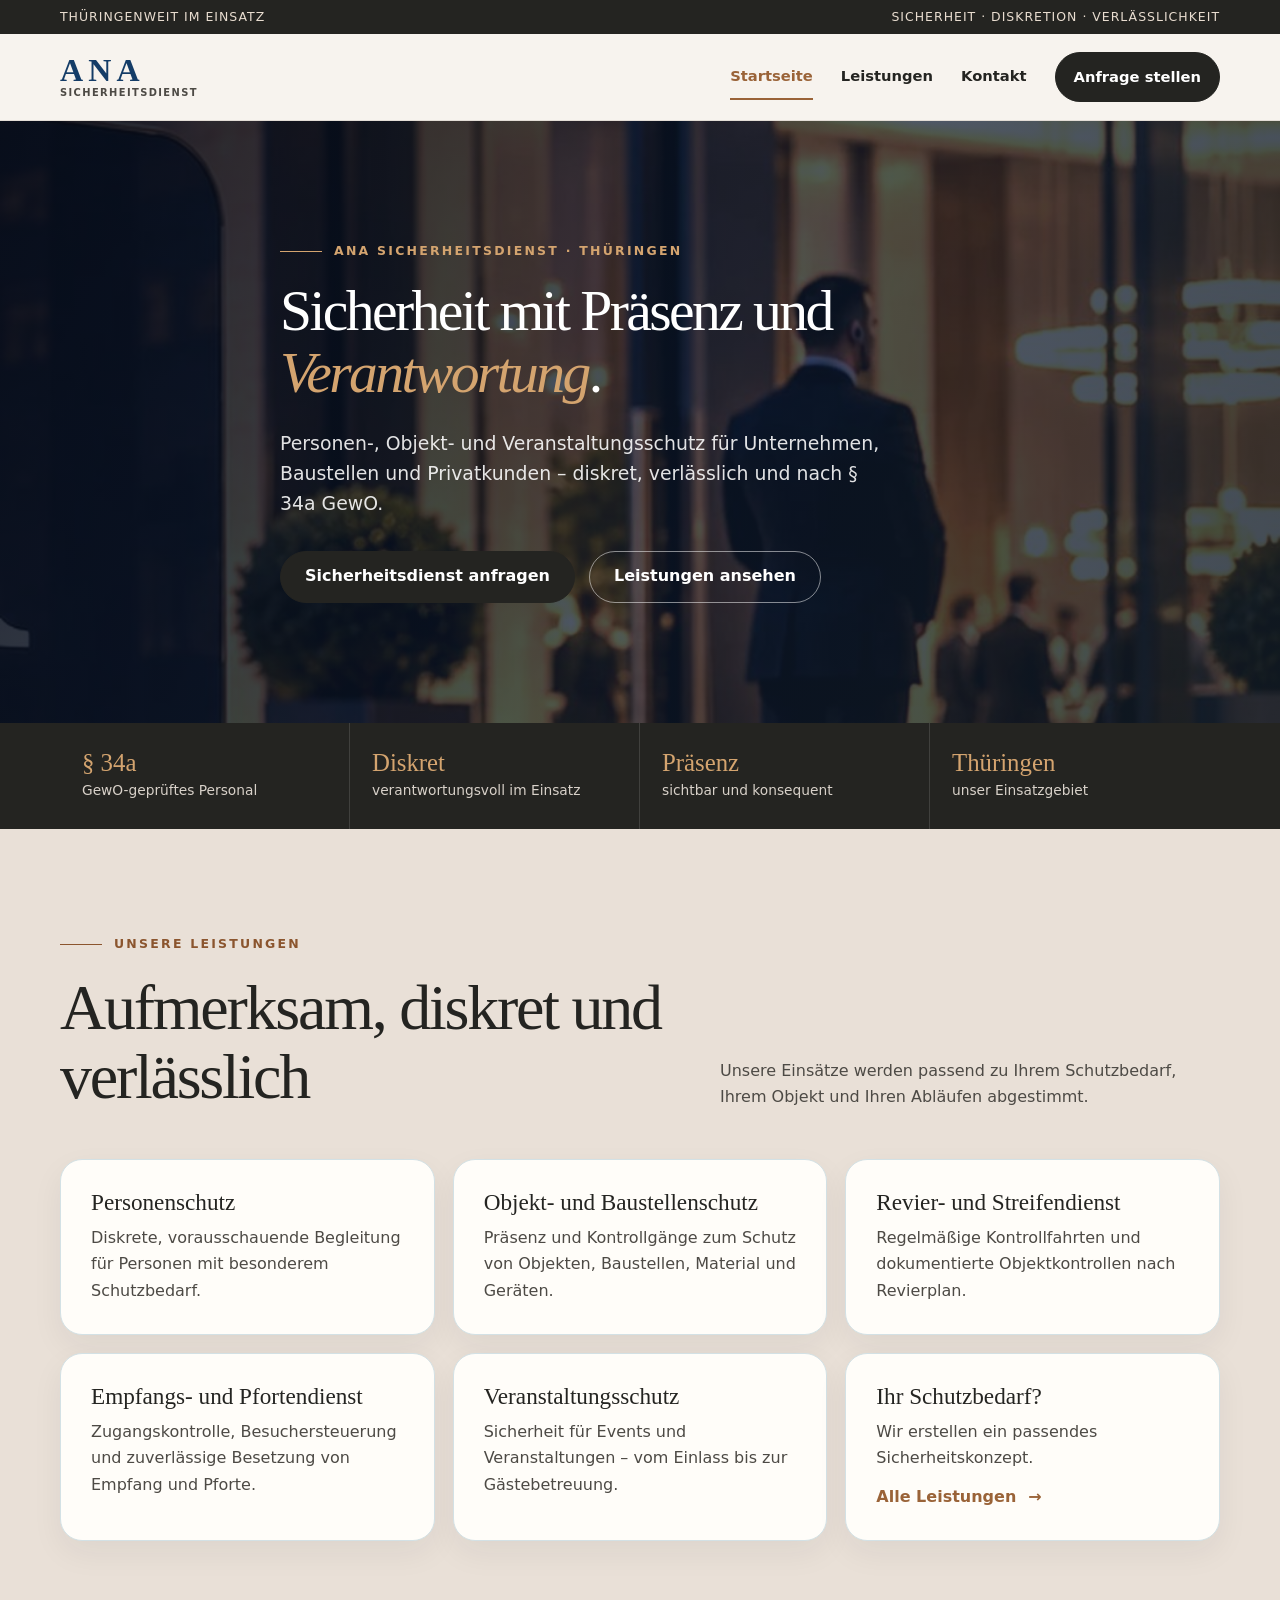
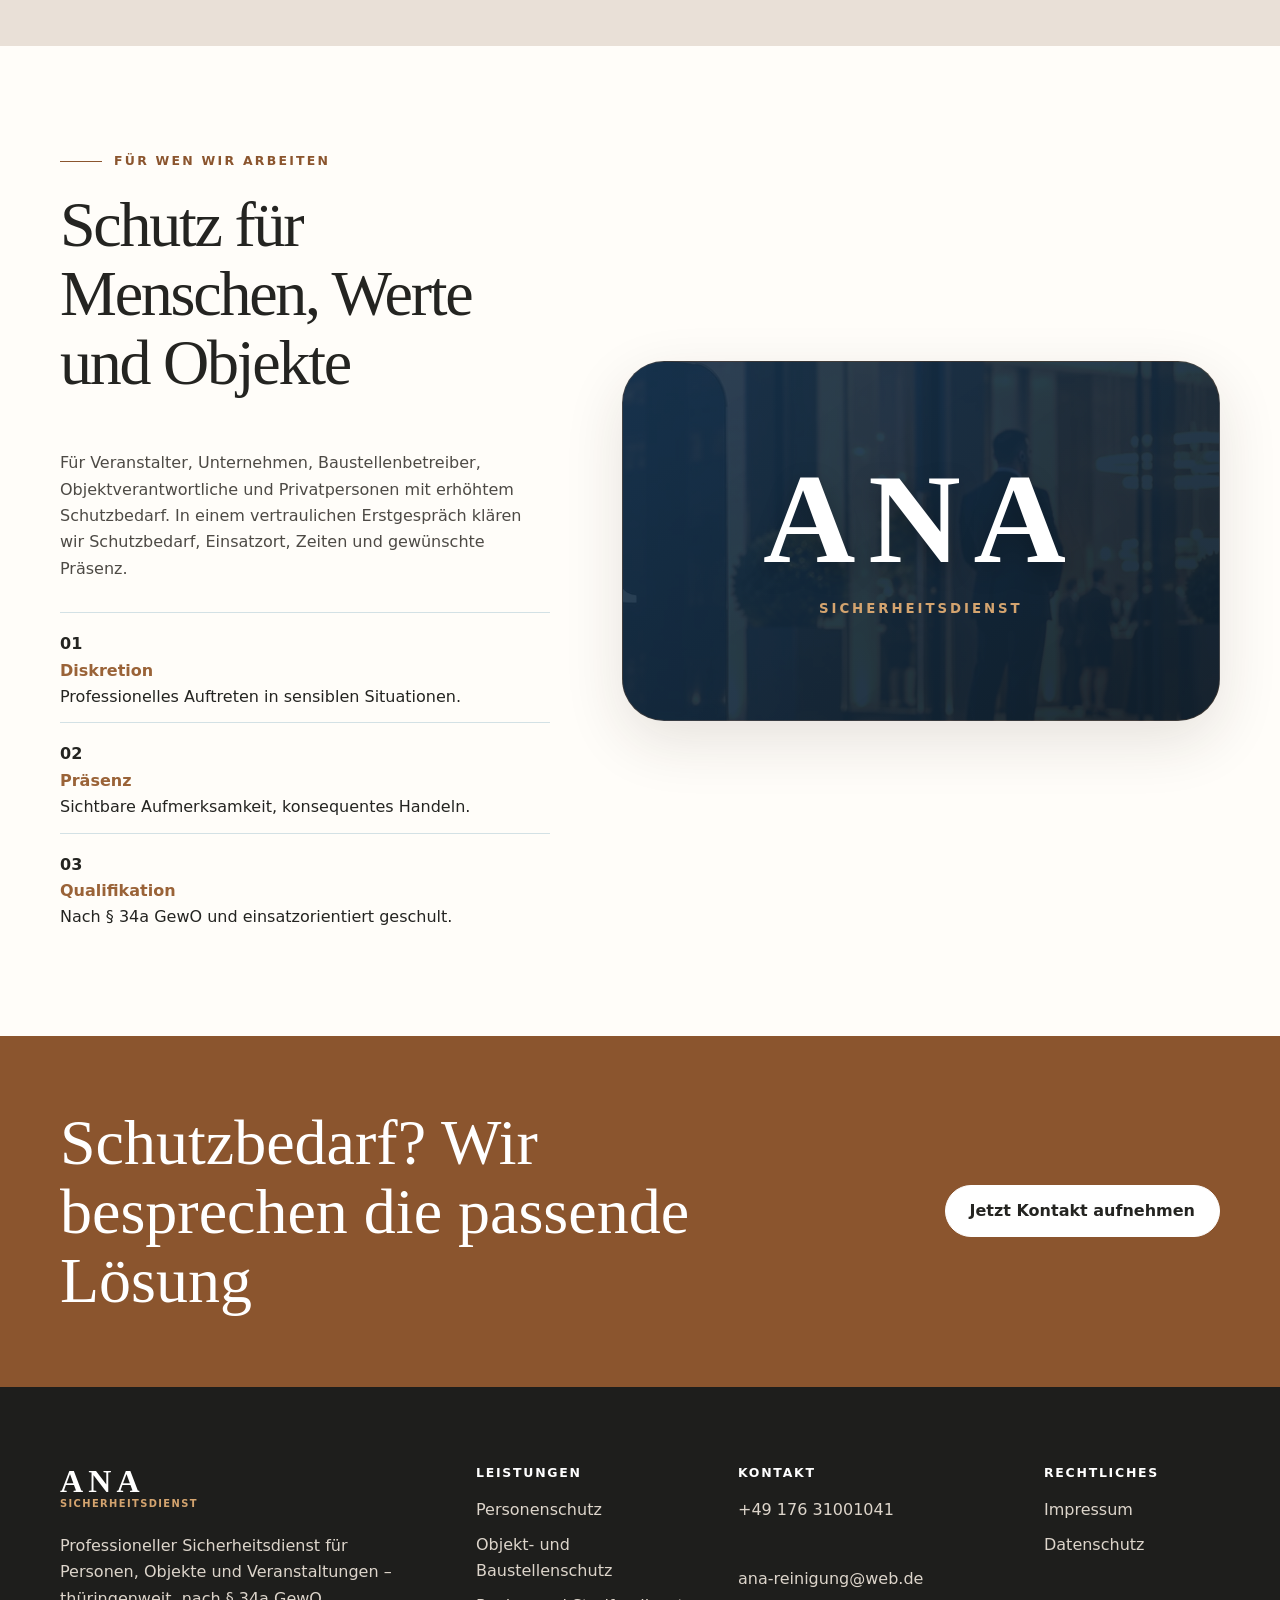
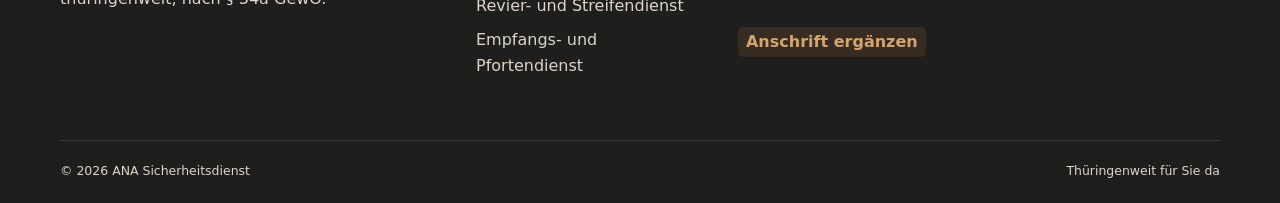
==== index.html @ 429034c3 "Initial commit: ana-security – eigenständige ANA-Website" ====
<!doctype html><html lang="de"><head><meta charset="utf-8"><meta name="viewport" content="width=device-width,initial-scale=1"><title>ANA Sicherheitsdienst | Objekt-, Personen- & Veranstaltungsschutz in Thüringen</title><meta name="description" content="ANA Sicherheitsdienst: Personenschutz, Objekt- und Baustellenschutz, Revier- und Streifendienst sowie Empfangs- und Pfortendienst in Thüringen – nach § 34a GewO."><link rel="icon" href="assets/favicon.svg" type="image/svg+xml"><link rel="stylesheet" href="assets/styles.css?v=8"><script src="assets/site.js" defer></script></head><body data-page="start" class="security-page"><header data-site-header></header><main id="inhalt">
<section class="home-hero"><div class="shell home-hero-inner"><p class="eyebrow">ANA Sicherheitsdienst · Thüringen</p><h1>Sicherheit mit Präsenz und <em>Verantwortung</em>.</h1><p class="home-lead">Personen-, Objekt- und Veranstaltungsschutz für Unternehmen, Baustellen und Privatkunden – diskret, verlässlich und nach § 34a GewO.</p><div class="actions"><a class="button" href="kontakt.html">Sicherheitsdienst anfragen</a><a class="button secondary" href="leistungen.html">Leistungen ansehen</a></div></div></section>
<section class="trustbar"><div class="shell trust-grid"><div class="trust-item"><strong>§ 34a</strong><span>GewO-geprüftes Personal</span></div><div class="trust-item"><strong>Diskret</strong><span>verantwortungsvoll im Einsatz</span></div><div class="trust-item"><strong>Präsenz</strong><span>sichtbar und konsequent</span></div><div class="trust-item"><strong>Thüringen</strong><span>unser Einsatzgebiet</span></div></div></section>
<section class="section security-strip"><div class="shell"><div class="section-head reveal"><div><p class="eyebrow">Unsere Leistungen</p><h2>Aufmerksam, diskret und verlässlich</h2></div><p>Unsere Einsätze werden passend zu Ihrem Schutzbedarf, Ihrem Objekt und Ihren Abläufen abgestimmt.</p></div><div class="values-grid"><div class="value reveal"><h3>Personenschutz</h3><p>Diskrete, vorausschauende Begleitung für Personen mit besonderem Schutzbedarf.</p></div><div class="value reveal"><h3>Objekt- und Baustellenschutz</h3><p>Präsenz und Kontrollgänge zum Schutz von Objekten, Baustellen, Material und Geräten.</p></div><div class="value reveal"><h3>Revier- und Streifendienst</h3><p>Regelmäßige Kontrollfahrten und dokumentierte Objektkontrollen nach Revierplan.</p></div><div class="value reveal"><h3>Empfangs- und Pfortendienst</h3><p>Zugangskontrolle, Besuchersteuerung und zuverlässige Besetzung von Empfang und Pforte.</p></div><div class="value reveal"><h3>Veranstaltungsschutz</h3><p>Sicherheit für Events und Veranstaltungen – vom Einlass bis zur Gästebetreuung.</p></div><div class="value reveal value-cta"><h3>Ihr Schutzbedarf?</h3><p>Wir erstellen ein passendes Sicherheitskonzept.</p><a class="text-link" href="leistungen.html">Alle Leistungen <span>→</span></a></div></div></div></section>
<section class="section alt"><div class="shell split"><div class="copy reveal"><p class="eyebrow">Für wen wir arbeiten</p><h2>Schutz für Menschen, Werte und Objekte</h2><p>Für Veranstalter, Unternehmen, Baustellenbetreiber, Objektverantwortliche und Privatpersonen mit erhöhtem Schutzbedarf. In einem vertraulichen Erstgespräch klären wir Schutzbedarf, Einsatzort, Zeiten und gewünschte Präsenz.</p><div class="principles"><div class="principle"><b>01</b><div><strong>Diskretion</strong><br>Professionelles Auftreten in sensiblen Situationen.</div></div><div class="principle"><b>02</b><div><strong>Präsenz</strong><br>Sichtbare Aufmerksamkeit, konsequentes Handeln.</div></div><div class="principle"><b>03</b><div><strong>Qualifikation</strong><br>Nach § 34a GewO und einsatzorientiert geschult.</div></div></div></div><div class="brand-panel reveal"><span>ANA</span><small>Sicherheitsdienst</small></div></div></section>
<section class="cta-band security-cta"><div class="shell"><h2>Schutzbedarf? Wir besprechen die passende Lösung</h2><a class="button" href="kontakt.html">Jetzt Kontakt aufnehmen</a></div></section></main><footer data-site-footer></footer></body></html>
---- assets/styles.css ----
:root {
  --ink: #242421;
  --ink-soft: #4d4a45;
  --bronze: #9a6338;
  --bronze-light: #d4a46f;
  --blue: #1358a0;
  --paper: #f2f7f8;
  --white: #fffdf9;
  --line: #d3e1e5;
  --shadow: 0 20px 60px rgba(46, 34, 25, .12);
  --radius: 22px;
}
* { box-sizing: border-box; }
html { scroll-behavior: smooth; }
body { margin: 0; color: var(--ink); background: var(--paper); font-family: Inter, ui-sans-serif, system-ui, -apple-system, BlinkMacSystemFont, "Segoe UI", sans-serif; font-size: 16px; line-height: 1.65; }
img { max-width: 100%; display: block; }
a { color: inherit; text-decoration: none; }
button, input, textarea, select { font: inherit; }
.shell { width: min(1160px, calc(100% - 40px)); margin-inline: auto; }
.skip-link { position: fixed; left: 16px; top: -60px; z-index: 100; padding: 10px 16px; background: var(--ink); color: white; border-radius: 8px; }
.skip-link:focus { top: 16px; }
.sr-only { position: absolute; width: 1px; height: 1px; padding: 0; margin: -1px; overflow: hidden; clip: rect(0,0,0,0); white-space: nowrap; border: 0; }
.topline { background: var(--ink); color: #e9ddd0; font-size: .78rem; letter-spacing: .08em; text-transform: uppercase; }
.topline-inner { min-height: 34px; display: flex; align-items: center; justify-content: space-between; gap: 20px; }
header { position: sticky; top: 0; z-index: 20; background: rgba(247,243,237,.94); backdrop-filter: blur(14px); border-bottom: 1px solid rgba(105,86,68,.14); }
.nav-wrap { min-height: 86px; display: flex; align-items: center; justify-content: space-between; gap: 28px; }
.brand { display: inline-flex; align-items: center; gap: 12px; line-height: 1; }
.brand-logo { display: block; width: 178px; height: 68px; object-fit: contain; object-position: center; mix-blend-mode: multiply; }
.brand { flex-direction: column; align-items: flex-start; gap: 3px; }
.brand-word { color: #143c67; font: 800 2rem/.9 Georgia, serif; letter-spacing: .16em; }
.brand-sub { color: var(--ink-soft); font-size: .62rem; font-weight: 800; letter-spacing: .14em; text-transform: uppercase; }
.brand-mark { width: 46px; height: 52px; display: grid; place-items: center; color: #fffaf2; background: linear-gradient(145deg, #d39b68, #8e522c); clip-path: polygon(50% 0, 92% 17%, 88% 69%, 50% 100%, 12% 69%, 8% 17%); font-family: Georgia, serif; font-size: 1.7rem; font-weight: 700; }
.brand strong { display: block; font: 700 1.55rem/1 Georgia, serif; letter-spacing: .16em; }
.brand small { display: block; margin-top: 6px; color: var(--ink-soft); font-size: .72rem; letter-spacing: .13em; text-transform: uppercase; }
nav { display: flex; align-items: center; gap: 28px; font-size: .92rem; font-weight: 600; }
nav a { padding: 10px 0; border-bottom: 2px solid transparent; }
nav a:hover, nav a[aria-current="page"] { color: var(--bronze); border-color: var(--bronze); }
nav .nav-cta { padding: 12px 18px; color: white; background: var(--ink); border: 1px solid var(--ink); border-radius: 999px; }
nav .nav-cta:hover { color: white; background: var(--bronze); border-color: var(--bronze); }
.menu-button { display: none; width: 44px; height: 44px; border: 1px solid var(--line); border-radius: 50%; background: transparent; padding: 11px; }
.menu-button span:not(.sr-only) { display: block; height: 2px; background: var(--ink); margin: 4px 0; }
.hero { min-height: 720px; display: grid; align-items: center; overflow: hidden; background: linear-gradient(90deg, rgba(242,247,248,.98) 0%, rgba(242,247,248,.94) 48%, rgba(242,247,248,.2) 73%), url("ana-cleaning-hero.png") center/cover no-repeat; }
.parent-hero { min-height: 690px; display: grid; align-items: center; overflow: hidden; background: radial-gradient(circle at 78% 45%, rgba(212,164,111,.28), transparent 28%), linear-gradient(135deg,#f7fafb 0%,#e8f0f3 55%,#dfd3c7 100%); }
.parent-hero-grid { display: grid; grid-template-columns: 1.05fr .95fr; align-items: center; gap: 70px; padding: 86px 0; }
.parent-monogram, .brand-panel { min-height: 360px; display: grid; place-content: center; padding: 45px; text-align: center; border: 1px solid rgba(154,99,56,.25); border-radius: 42px; background: linear-gradient(145deg,rgba(23,52,79,.90),rgba(16,31,44,.94)), url("ana-sign-bg.jpg") center/cover no-repeat; box-shadow: var(--shadow); color: white; }
.parent-monogram span, .brand-panel span { font: 800 clamp(4.5rem,10vw,8.5rem)/.9 Georgia,serif; letter-spacing: .1em; text-shadow: 0 8px 24px rgba(0,0,0,.28); }
.parent-monogram small, .brand-panel small { margin-top: 20px; color: var(--bronze-light); font-weight: 800; letter-spacing: .22em; text-transform: uppercase; }
.hero-grid { display: grid; grid-template-columns: 1.08fr .92fr; align-items: center; gap: 40px; padding: 82px 0; }
.eyebrow { display: flex; align-items: center; gap: 12px; margin: 0 0 18px; color: var(--bronze); font-size: .78rem; font-weight: 800; letter-spacing: .18em; text-transform: uppercase; }
.eyebrow::before { content: ""; width: 42px; height: 1px; background: currentColor; }
h1, h2, h3 { margin-top: 0; font-family: Georgia, "Times New Roman", serif; line-height: 1.08; }
h1 { max-width: 820px; margin-bottom: 24px; font-size: clamp(3rem, 7vw, 6.2rem); font-weight: 500; letter-spacing: -.045em; }
h1 em { color: var(--bronze); font-weight: 500; }
.hero-copy > p:not(.eyebrow) { max-width: 630px; margin: 0 0 34px; color: var(--ink-soft); font-size: 1.15rem; }
.actions { display: flex; flex-wrap: wrap; gap: 14px; }
.button { display: inline-flex; justify-content: center; align-items: center; min-height: 52px; padding: 0 24px; border: 1px solid var(--ink); border-radius: 999px; background: var(--ink); color: white; font-weight: 750; transition: .2s ease; }
.button:hover { transform: translateY(-2px); background: var(--bronze); border-color: var(--bronze); }
.button.secondary { color: var(--ink); background: transparent; }
.button.secondary:hover { color: white; }
.hero-visual { position: relative; min-height: 530px; }
.hero-badge { position: absolute; right: 0; bottom: 42px; width: 142px; height: 142px; display: grid; place-items: center; padding: 20px; text-align: center; border-radius: 50%; background: var(--ink); color: #fff; box-shadow: var(--shadow); font-size: .72rem; font-weight: 700; letter-spacing: .12em; text-transform: uppercase; }
.trustbar { background: var(--ink); color: white; }
.trust-grid { display: grid; grid-template-columns: repeat(4, 1fr); }
.trust-item { padding: 26px 22px; border-right: 1px solid rgba(255,255,255,.13); }
.trust-item:last-child { border-right: 0; }
.trust-item strong { display: block; color: var(--bronze-light); font: 500 1.55rem Georgia, serif; }
.trust-item span { color: #d8d1c9; font-size: .86rem; }
.section { padding: 105px 0; }
.section.alt { background: var(--white); }
.section-head { display: flex; justify-content: space-between; align-items: end; gap: 32px; margin-bottom: 48px; }
#bereiche .section-head { display: block; }
#bereiche .section-head h2 { white-space: nowrap; }
#bereiche .section-head > p { margin-top: 16px; }
.section-head h2, .page-intro h1 { margin-bottom: 0; font-size: clamp(2.4rem, 5vw, 4.6rem); font-weight: 500; letter-spacing: -.035em; }
.section-head > p { max-width: 500px; margin: 0; color: var(--ink-soft); }
.service-grid { display: grid; grid-template-columns: repeat(2, 1fr); gap: 18px; }
.division-grid { display: grid; grid-template-columns: 1fr 1fr; gap: 24px; }
.division-card { overflow: hidden; border: 1px solid var(--line); border-radius: 28px; background: white; box-shadow: 0 16px 45px rgba(29,39,46,.08); }
.division-logo { height: 330px; overflow: hidden; display: flex; align-items: center; justify-content: center; padding: 22px; background: #eef5f7; }
.division-card.security .division-logo { background: #ded6cc; }
.division-card.cleaning .eyebrow, .division-card.cleaning .text-link { color: var(--blue); }
.division-logo img { max-width: 100%; max-height: 100%; width: auto; height: auto; object-fit: contain; mix-blend-mode: multiply; }
.division-copy { padding: 34px; }
.division-copy h3 { margin-bottom: 12px; font-size: 2rem; font-weight: 500; }
.division-copy p:not(.eyebrow) { color: var(--ink-soft); }
.text-link { display: inline-flex; gap: 12px; margin-top: 12px; color: var(--bronze); font-weight: 800; }
.text-link:hover span { transform: translateX(4px); }
.text-link span { transition: .2s ease; }
.service-card { min-height: 280px; padding: 34px; border: 1px solid var(--line); border-radius: var(--radius); background: rgba(255,255,255,.56); transition: .25s ease; }
.service-card:hover { transform: translateY(-5px); border-color: var(--bronze-light); box-shadow: var(--shadow); }
.number { margin-bottom: 42px; color: var(--bronze); font-size: .77rem; font-weight: 800; letter-spacing: .14em; }
.service-card h3 { margin-bottom: 14px; font-size: 1.75rem; font-weight: 500; }
.service-card p { margin: 0; color: var(--ink-soft); }
.split { display: grid; grid-template-columns: .9fr 1.1fr; gap: 72px; align-items: center; }
.portrait-panel { position: relative; min-height: 500px; display: grid; place-items: center; overflow: hidden; border-radius: 34px; background: #dcebef; }
.portrait-panel img { width: 100%; height: 100%; object-fit: cover; }
.portrait-panel::after { content: "ANA"; position: absolute; right: -24px; bottom: -28px; color: rgba(255,255,255,.06); font: 700 9rem Georgia,serif; letter-spacing: .05em; }
.copy h2 { font-size: clamp(2.5rem, 5vw, 4.5rem); font-weight: 500; letter-spacing: -.035em; }
.copy p { color: var(--ink-soft); }
.principles { display: grid; gap: 12px; margin-top: 30px; }
.principle { padding-top: 18px; border-top: 1px solid var(--line); }
.principle strong { color: var(--bronze); }
.cta-band { padding: 72px 0; background: var(--bronze); color: white; }
.cta-band .shell { display: flex; align-items: center; justify-content: space-between; gap: 32px; }
.cta-band h2 { max-width: 720px; margin: 0; font-size: clamp(2rem, 5vw, 4rem); font-weight: 500; }
.cta-band .button { border-color: white; background: white; color: var(--ink); flex: 0 0 auto; }
.page-hero { padding: 110px 0 82px; background: linear-gradient(135deg,#fbf8f3,#eee6dc); border-bottom: 1px solid var(--line); }
.cleaning-hero, .security-hero { padding: 85px 0; border-bottom: 1px solid var(--line); }
.cleaning-hero { background: linear-gradient(135deg,#f5fafb,#dcebef); }
.security-hero { background: linear-gradient(135deg,#ece5dd,#cbb8a6); }
.business-hero-grid, .security-hero-grid { display: grid; grid-template-columns: 1.15fr .85fr; align-items: center; gap: 65px; }
.business-logo-panel, .security-logo-panel { min-height: 380px; display: grid; place-items: center; padding: 22px; border-radius: 30px; background: white; box-shadow: var(--shadow); }
.business-logo-panel img, .security-logo-panel img { width: 100%; max-height: 380px; object-fit: contain; mix-blend-mode: multiply; }
.security-page .eyebrow, .security-page .number { color: #8b552e; }
body[data-page="leistungen"] .eyebrow, body[data-page="leistungen"] .number { color: var(--blue); }
.security-page .button:hover, .security-cta { background: #8b552e; border-color: #8b552e; }
.cleaning-cta { background: var(--blue); }
.security-strip { background: #e9e0d7; }
.conversion-panel { display: flex; align-items: center; justify-content: space-between; gap: 40px; padding: 46px; border: 1px solid var(--line); border-radius: 28px; background: white; box-shadow: var(--shadow); }
.conversion-panel > div { max-width: 760px; }
.conversion-panel h2 { margin-bottom: 12px; font-size: clamp(2rem,4vw,3.35rem); font-weight: 500; }
.conversion-panel p:last-child { margin-bottom: 0; color: var(--ink-soft); }
.conversion-panel .button { flex: 0 0 auto; }
.regional-section { background: #e7eff2; }
.regional-grid { display: grid; grid-template-columns: 1.1fr .9fr; gap: 70px; align-items: end; }
.regional-grid h2 { margin-bottom: 0; font-size: clamp(2.35rem,5vw,4.4rem); font-weight: 500; }
.regional-grid p { color: var(--ink-soft); font-size: 1.08rem; }
.page-intro { max-width: 880px; }
.page-intro p:last-child { max-width: 720px; color: var(--ink-soft); font-size: 1.15rem; }
.detail-list { display: grid; gap: 18px; }
.detail { padding: 34px 0; border-bottom: 1px solid var(--line); }
.detail:first-child { border-top: 1px solid var(--line); }
.detail h2 { margin-bottom: 10px; font-size: 2rem; font-weight: 500; }
.detail p { margin: 0; color: var(--ink-soft); }
.values-grid { display: grid; grid-template-columns: repeat(3, 1fr); gap: 18px; }
.value { padding: 30px; border-radius: var(--radius); background: var(--white); border: 1px solid var(--line); box-shadow: 0 12px 32px rgba(29,39,46,.06); }
.value h3 { margin: 0 0 10px; font-size: 1.45rem; font-weight: 500; color: var(--ink); }
.value p { margin: 0; color: var(--ink-soft); }
.contact-layout { display: grid; grid-template-columns: .78fr 1.22fr; gap: 54px; align-items: start; }
.contact-card { padding: 32px; border-radius: var(--radius); background: var(--ink); color: white; }
.contact-card h2 { font-size: 2rem; font-weight: 500; }
.contact-card p { color: #d8d1c9; }
.placeholder { display: inline-block; padding: 2px 8px; border-radius: 5px; background: rgba(184,120,66,.15); color: var(--bronze-light); font-weight: 700; }
form { padding: 36px; border: 1px solid var(--line); border-radius: var(--radius); background: var(--white); }
.field-row { display: grid; grid-template-columns: 1fr 1fr; gap: 16px; }
label { display: grid; gap: 7px; margin-bottom: 17px; font-weight: 700; font-size: .9rem; }
input, textarea, select { width: 100%; border: 1px solid #cfc4b8; border-radius: 10px; background: #fff; color: var(--ink); padding: 13px 14px; }
input:focus, textarea:focus, select:focus { outline: 3px solid rgba(169,103,54,.18); border-color: var(--bronze); }
textarea { min-height: 150px; resize: vertical; }
.form-note { min-height: 26px; margin: 14px 0 0; color: var(--bronze); font-weight: 700; }
.legal { max-width: 820px; }
.legal h2 { margin-top: 46px; font-size: 1.7rem; font-weight: 500; }
.legal h3 { margin-top: 30px; font-size: 1.15rem; }
.legal p, .legal li { color: var(--ink-soft); }
.draft-note { padding: 18px 20px; margin-bottom: 36px; border-left: 4px solid var(--bronze); background: #f3e7da; }
footer { padding: 72px 0 22px; background: #1e1e1c; color: #ddd5cb; }
.footer-grid { display: grid; grid-template-columns: 1.7fr 1fr 1.2fr .8fr; gap: 42px; }
.footer-grid > div:first-child p { max-width: 340px; }
.footer-grid h2 { margin: 8px 0 18px; color: white; font: 700 .78rem/1 system-ui,sans-serif; letter-spacing: .14em; text-transform: uppercase; }
.footer-grid a:not(.brand) { display: block; margin: 8px 0; }
.footer-grid a:hover { color: var(--bronze-light); }
.footer-brand { padding: 8px 0; border-radius: 12px; }
.footer-brand .brand-word { color: white; }
.footer-brand .brand-sub { color: var(--bronze-light); }
.footer-brand .brand-logo { width: 205px; height: 78px; mix-blend-mode: normal; }
.footer-bottom { display: flex; justify-content: space-between; gap: 20px; margin-top: 52px; padding-top: 20px; border-top: 1px solid rgba(255,255,255,.12); font-size: .78rem; }
.reveal { opacity: 0; transform: translateY(20px); transition: opacity .55s ease, transform .55s ease; }
.reveal.visible { opacity: 1; transform: none; }
@media (max-width: 900px) {
  .menu-button { display: block; }
  nav { position: absolute; top: 120px; left: 20px; right: 20px; display: none; align-items: stretch; padding: 20px; border: 1px solid var(--line); border-radius: 16px; background: var(--white); box-shadow: var(--shadow); }
  nav.is-open { display: grid; }
  nav a { padding: 12px; }
  .hero-grid, .parent-hero-grid, .business-hero-grid, .security-hero-grid, .split, .contact-layout { grid-template-columns: 1fr; }
  .division-grid { grid-template-columns: 1fr; }
  .conversion-panel { align-items: flex-start; flex-direction: column; }
  .regional-grid { grid-template-columns: 1fr; gap: 24px; }
  .hero { background-position: 65% center; }
  .hero-copy { padding: 28px; border-radius: 24px; background: rgba(242,247,248,.9); backdrop-filter: blur(8px); }
  .hero { min-height: auto; }
  .hero-grid { padding: 70px 0; }
  .hero-visual { min-height: 410px; }
  .trust-grid { grid-template-columns: 1fr 1fr; }
  .trust-item:nth-child(2) { border-right: 0; }
  .trust-item:nth-child(-n+2) { border-bottom: 1px solid rgba(255,255,255,.13); }
  .values-grid { grid-template-columns: 1fr; }
  .footer-grid { grid-template-columns: 1fr 1fr; }
}
@media (max-width: 620px) {
  .shell { width: min(100% - 28px, 1160px); }
  .topline-inner span:last-child { display: none; }
  .nav-wrap { min-height: 76px; }
  .brand-logo { width: 142px; height: 58px; }
  .brand-word { font-size: 1.65rem; }
  .brand-sub { font-size: .52rem; }
  nav { top: 110px; }
  h1 { font-size: 3.15rem; }
  .hero-grid { padding: 52px 0; }
  .hero-visual { min-height: 340px; }
  .hero-badge { width: 110px; height: 110px; bottom: 5px; font-size: .62rem; }
  .trust-grid, .service-grid, .footer-grid, .field-row { grid-template-columns: 1fr; }
  .division-logo { height: 260px; }
  .trust-item { border-right: 0; border-bottom: 1px solid rgba(255,255,255,.13); }
  .section { padding: 78px 0; }
  .section-head { display: block; }
  .section-head > p { margin-top: 20px; }
  .service-card { min-height: 0; }
  .cta-band .shell { display: block; }
  .cta-band .button { margin-top: 26px; }
  .footer-bottom { display: block; }
}
@media (prefers-reduced-motion: reduce) { *, *::before, *::after { scroll-behavior: auto !important; transition: none !important; } .reveal { opacity: 1; transform: none; } }
/* Startseite: Textkasten im Hero (ANA Dienstleistungen Group) */
.parent-monogram{display:flex;flex-direction:column;justify-content:center;text-align:left;gap:14px;}
.parent-monogram .pm-mark{margin:0;font:800 2.1rem/1 Georgia,serif;letter-spacing:.16em;color:#fff;}
.parent-monogram .pm-lead{margin:0;font-size:1.08rem;line-height:1.6;color:#fff;font-weight:600;}
.parent-monogram .pm-text{margin:0;font-size:1rem;line-height:1.7;color:rgba(255,255,255,.82);}

/* Hintergrundbild im Kopfbereich: helles Foto, passend zum warmen ANA-Farbschema */
.parent-hero{
  background:
    radial-gradient(circle at 78% 45%, rgba(212,164,111,.22), transparent 28%),
    linear-gradient(115deg, rgba(247,250,251,.93) 0%, rgba(232,240,243,.88) 55%, rgba(223,211,199,.82) 100%),
    url("ana-hero-building.jpg") center/cover no-repeat;
}

/* Kopfbereich mit hellem Foto: normale dunkle Schrift, kein Textkasten noetig */

/* Startseiten-Hero mit Hintergrundfoto (ANA Sicherheitsdienst) */
.home-hero{position:relative;color:#fff;background:linear-gradient(115deg,rgba(7,12,24,.9) 0%,rgba(12,24,44,.72) 55%,rgba(20,30,40,.8) 100%),url("ana-sign-bg.jpg") center 35%/cover no-repeat;}
.home-hero-inner{padding:120px 0;max-width:720px;}
@media(max-width:700px){.home-hero-inner{padding:84px 0;}}
.home-hero h1{color:#fff;font-size:clamp(2.2rem,5vw,3.6rem);}
.home-hero h1 em{color:var(--bronze-light);}
.home-hero .eyebrow{color:var(--bronze-light);}
.home-lead{margin:22px 0 32px;font-size:1.18rem;line-height:1.6;color:rgba(255,255,255,.88);max-width:600px;}
.home-hero .button.secondary{color:#fff;border-color:rgba(255,255,255,.5);}
.home-hero .button.secondary:hover{background:rgba(255,255,255,.14);}
.value-cta .text-link{margin-top:12px;display:inline-flex;}
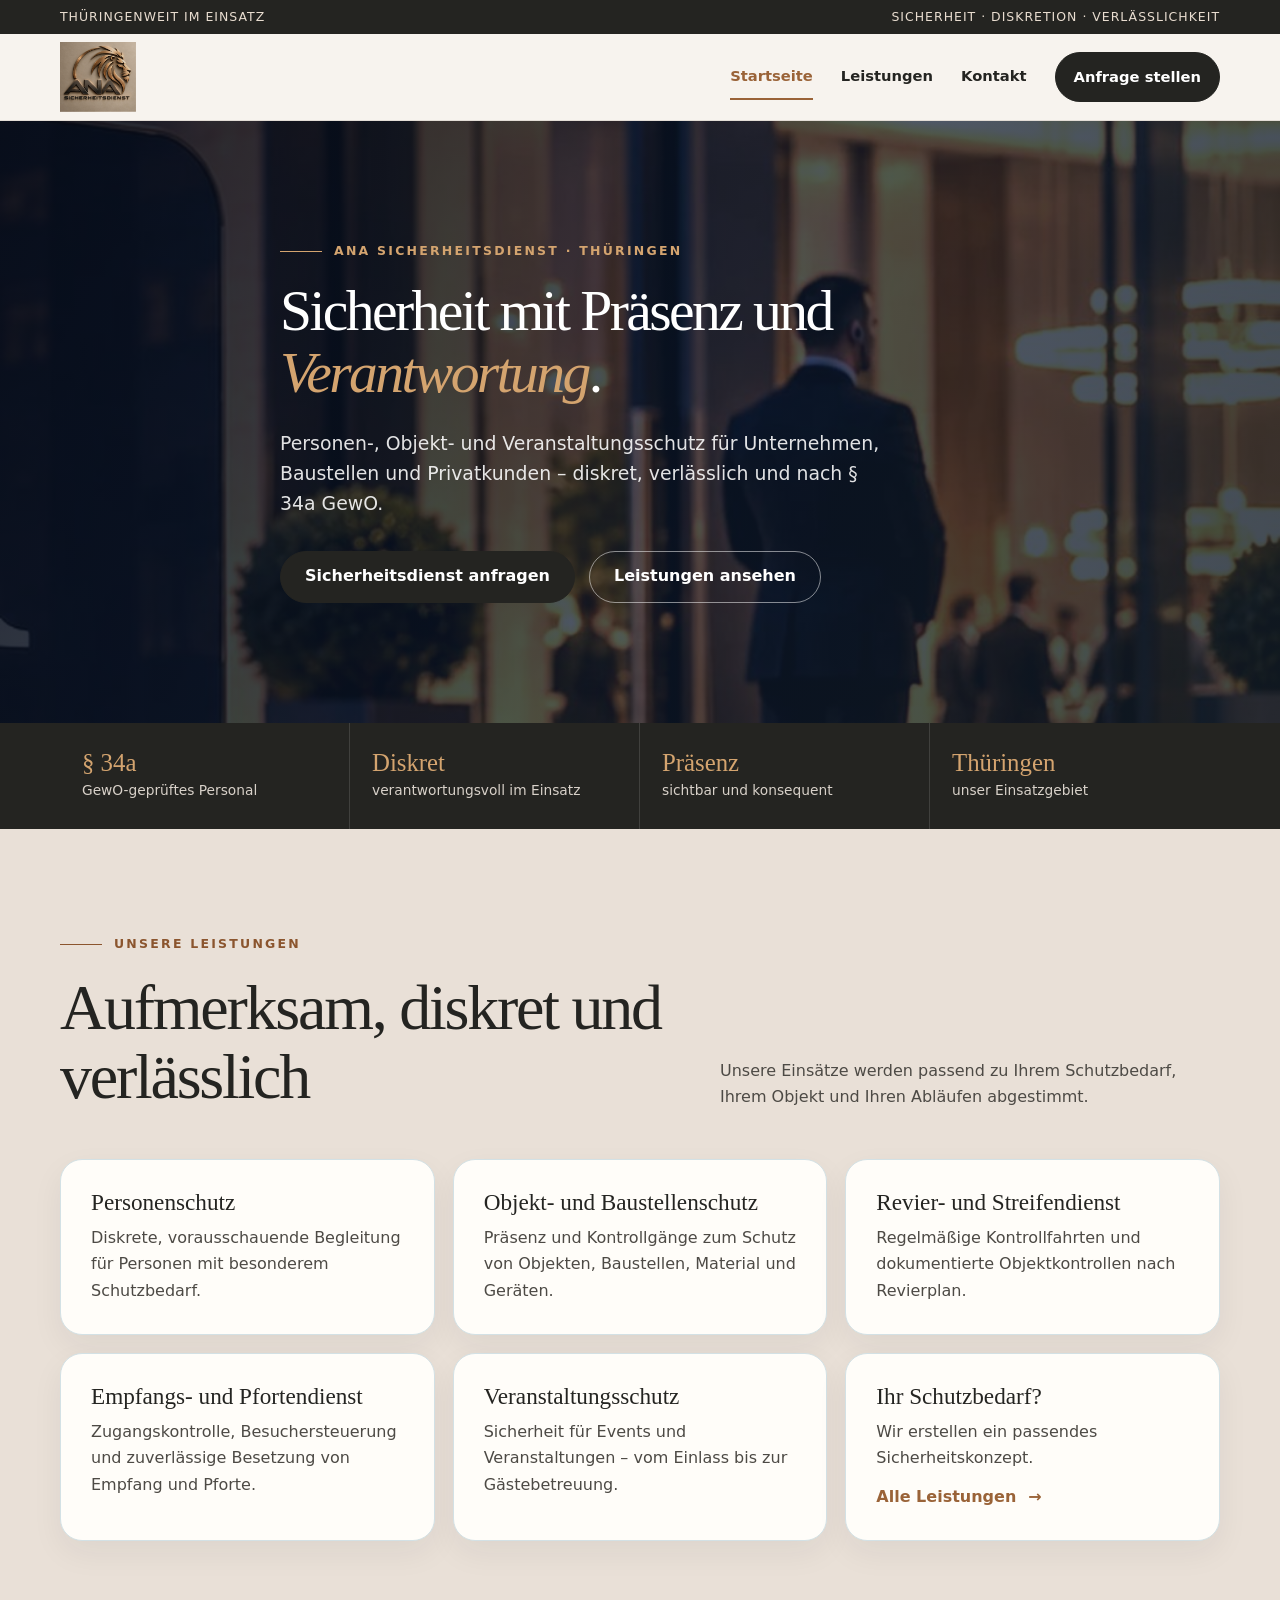
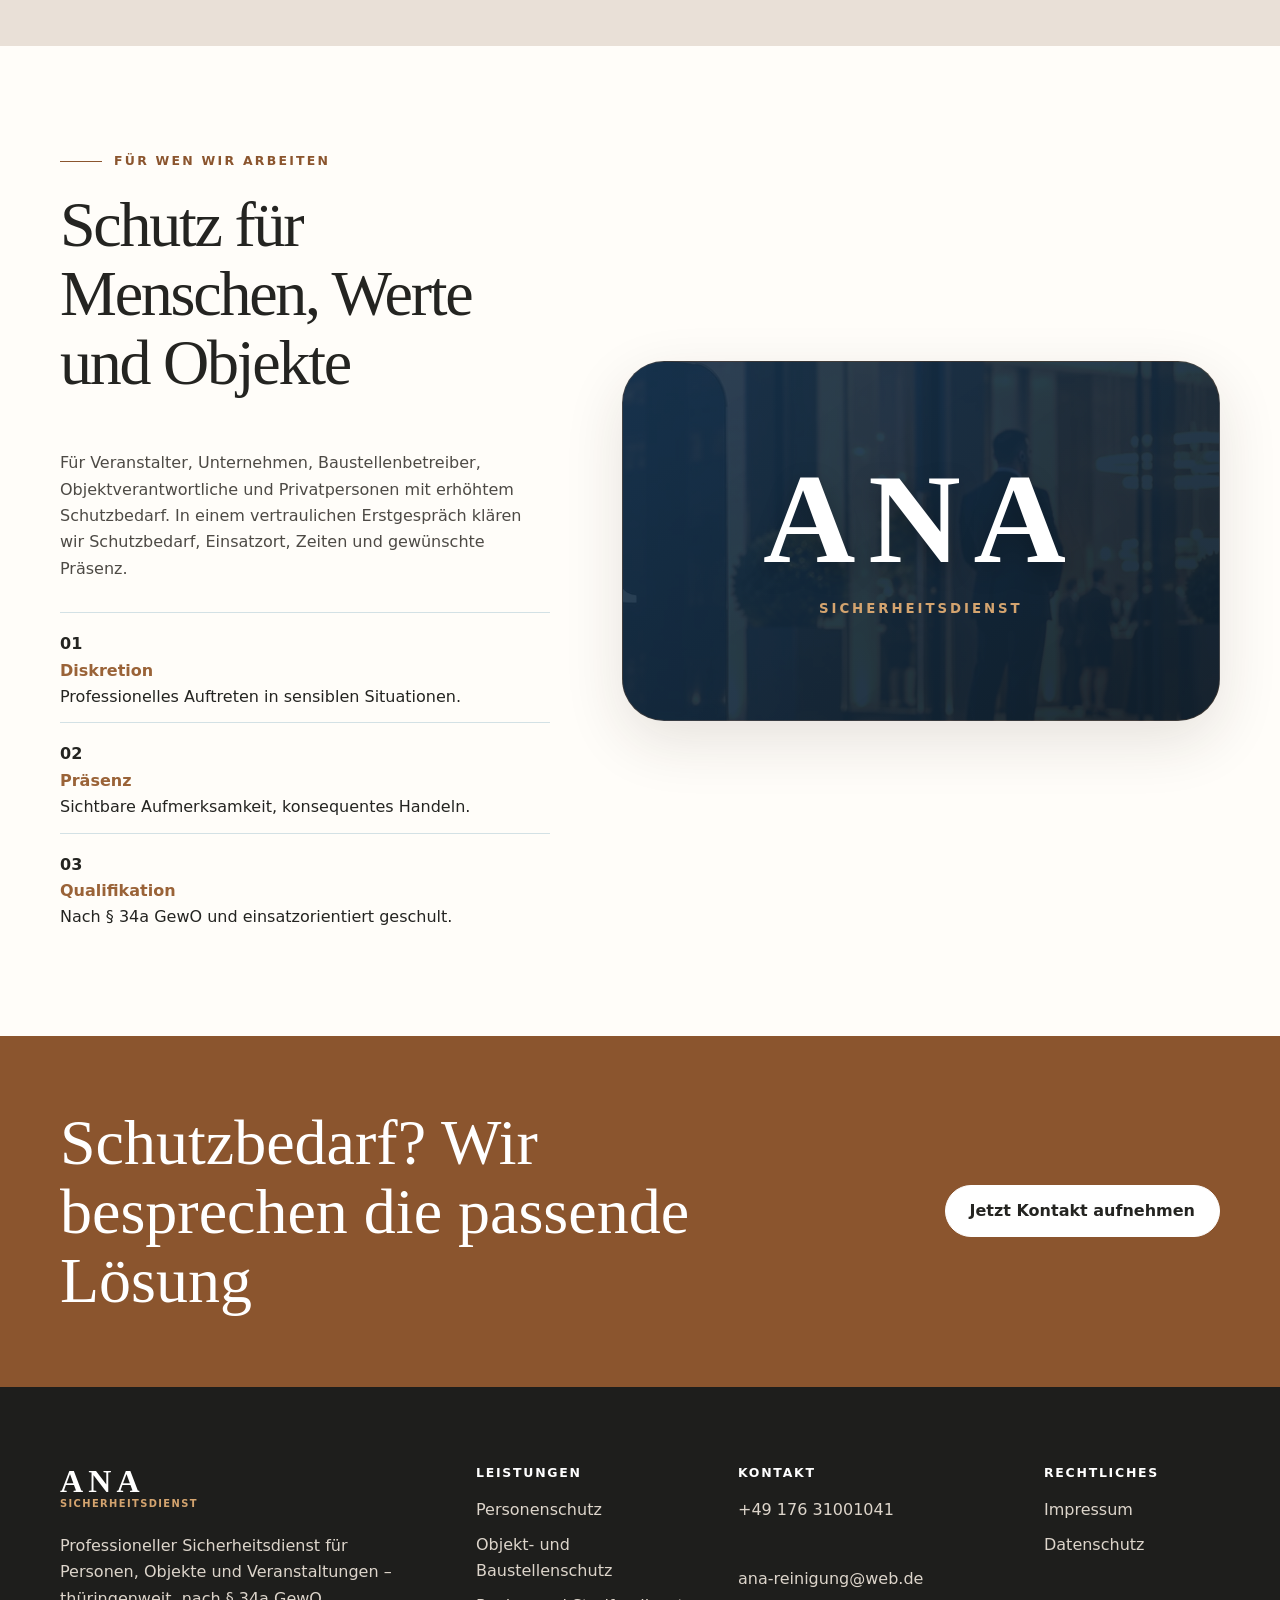
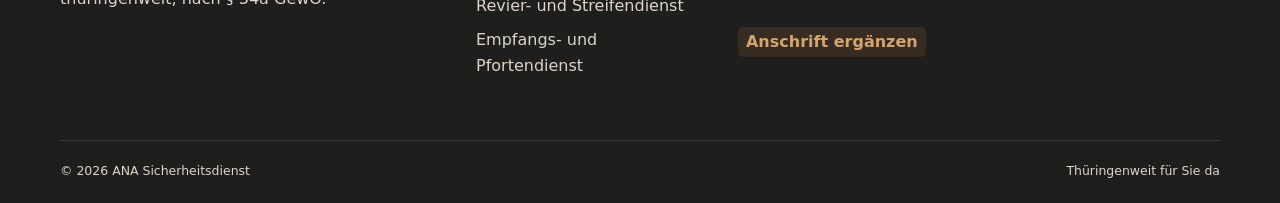
==== commit 24d732d6: "Vorschau: noindex (nicht von Suchmaschinen listen lassen)" ====
--- a/index.html
+++ b/index.html
@@ -1,4 +1,4 @@
-<!doctype html><html lang="de"><head><meta charset="utf-8"><meta name="viewport" content="width=device-width,initial-scale=1"><title>ANA Sicherheitsdienst | Objekt-, Personen- & Veranstaltungsschutz in Thüringen</title><meta name="description" content="ANA Sicherheitsdienst: Personenschutz, Objekt- und Baustellenschutz, Revier- und Streifendienst sowie Empfangs- und Pfortendienst in Thüringen – nach § 34a GewO."><link rel="icon" href="assets/favicon.svg" type="image/svg+xml"><link rel="stylesheet" href="assets/styles.css?v=8"><script src="assets/site.js" defer></script></head><body data-page="start" class="security-page"><header data-site-header></header><main id="inhalt">
+<!doctype html><html lang="de"><head><meta charset="utf-8"><meta name="robots" content="noindex"><meta name="viewport" content="width=device-width,initial-scale=1"><title>ANA Sicherheitsdienst | Objekt-, Personen- & Veranstaltungsschutz in Thüringen</title><meta name="description" content="ANA Sicherheitsdienst: Personenschutz, Objekt- und Baustellenschutz, Revier- und Streifendienst sowie Empfangs- und Pfortendienst in Thüringen – nach § 34a GewO."><link rel="icon" href="assets/favicon.svg" type="image/svg+xml"><link rel="stylesheet" href="assets/styles.css?v=8"><script src="assets/site.js" defer></script></head><body data-page="start" class="security-page"><header data-site-header></header><main id="inhalt">
 <section class="home-hero"><div class="shell home-hero-inner"><p class="eyebrow">ANA Sicherheitsdienst · Thüringen</p><h1>Sicherheit mit Präsenz und <em>Verantwortung</em>.</h1><p class="home-lead">Personen-, Objekt- und Veranstaltungsschutz für Unternehmen, Baustellen und Privatkunden – diskret, verlässlich und nach § 34a GewO.</p><div class="actions"><a class="button" href="kontakt.html">Sicherheitsdienst anfragen</a><a class="button secondary" href="leistungen.html">Leistungen ansehen</a></div></div></section>
 <section class="trustbar"><div class="shell trust-grid"><div class="trust-item"><strong>§ 34a</strong><span>GewO-geprüftes Personal</span></div><div class="trust-item"><strong>Diskret</strong><span>verantwortungsvoll im Einsatz</span></div><div class="trust-item"><strong>Präsenz</strong><span>sichtbar und konsequent</span></div><div class="trust-item"><strong>Thüringen</strong><span>unser Einsatzgebiet</span></div></div></section>
 <section class="section security-strip"><div class="shell"><div class="section-head reveal"><div><p class="eyebrow">Unsere Leistungen</p><h2>Aufmerksam, diskret und verlässlich</h2></div><p>Unsere Einsätze werden passend zu Ihrem Schutzbedarf, Ihrem Objekt und Ihren Abläufen abgestimmt.</p></div><div class="values-grid"><div class="value reveal"><h3>Personenschutz</h3><p>Diskrete, vorausschauende Begleitung für Personen mit besonderem Schutzbedarf.</p></div><div class="value reveal"><h3>Objekt- und Baustellenschutz</h3><p>Präsenz und Kontrollgänge zum Schutz von Objekten, Baustellen, Material und Geräten.</p></div><div class="value reveal"><h3>Revier- und Streifendienst</h3><p>Regelmäßige Kontrollfahrten und dokumentierte Objektkontrollen nach Revierplan.</p></div><div class="value reveal"><h3>Empfangs- und Pfortendienst</h3><p>Zugangskontrolle, Besuchersteuerung und zuverlässige Besetzung von Empfang und Pforte.</p></div><div class="value reveal"><h3>Veranstaltungsschutz</h3><p>Sicherheit für Events und Veranstaltungen – vom Einlass bis zur Gästebetreuung.</p></div><div class="value reveal value-cta"><h3>Ihr Schutzbedarf?</h3><p>Wir erstellen ein passendes Sicherheitskonzept.</p><a class="text-link" href="leistungen.html">Alle Leistungen <span>→</span></a></div></div></div></section>
--- a/assets/styles.css
+++ b/assets/styles.css
@@ -237,3 +237,7 @@
 .home-hero .button.secondary{color:#fff;border-color:rgba(255,255,255,.5);}
 .home-hero .button.secondary:hover{background:rgba(255,255,255,.14);}
 .value-cta .text-link{margin-top:12px;display:inline-flex;}
+
+/* Bild-Logo in der Kopfzeile */
+.nav-wrap .brand-logo{width:auto;height:70px;mix-blend-mode:normal;}
+@media(max-width:700px){.nav-wrap .brand-logo{height:54px;}}
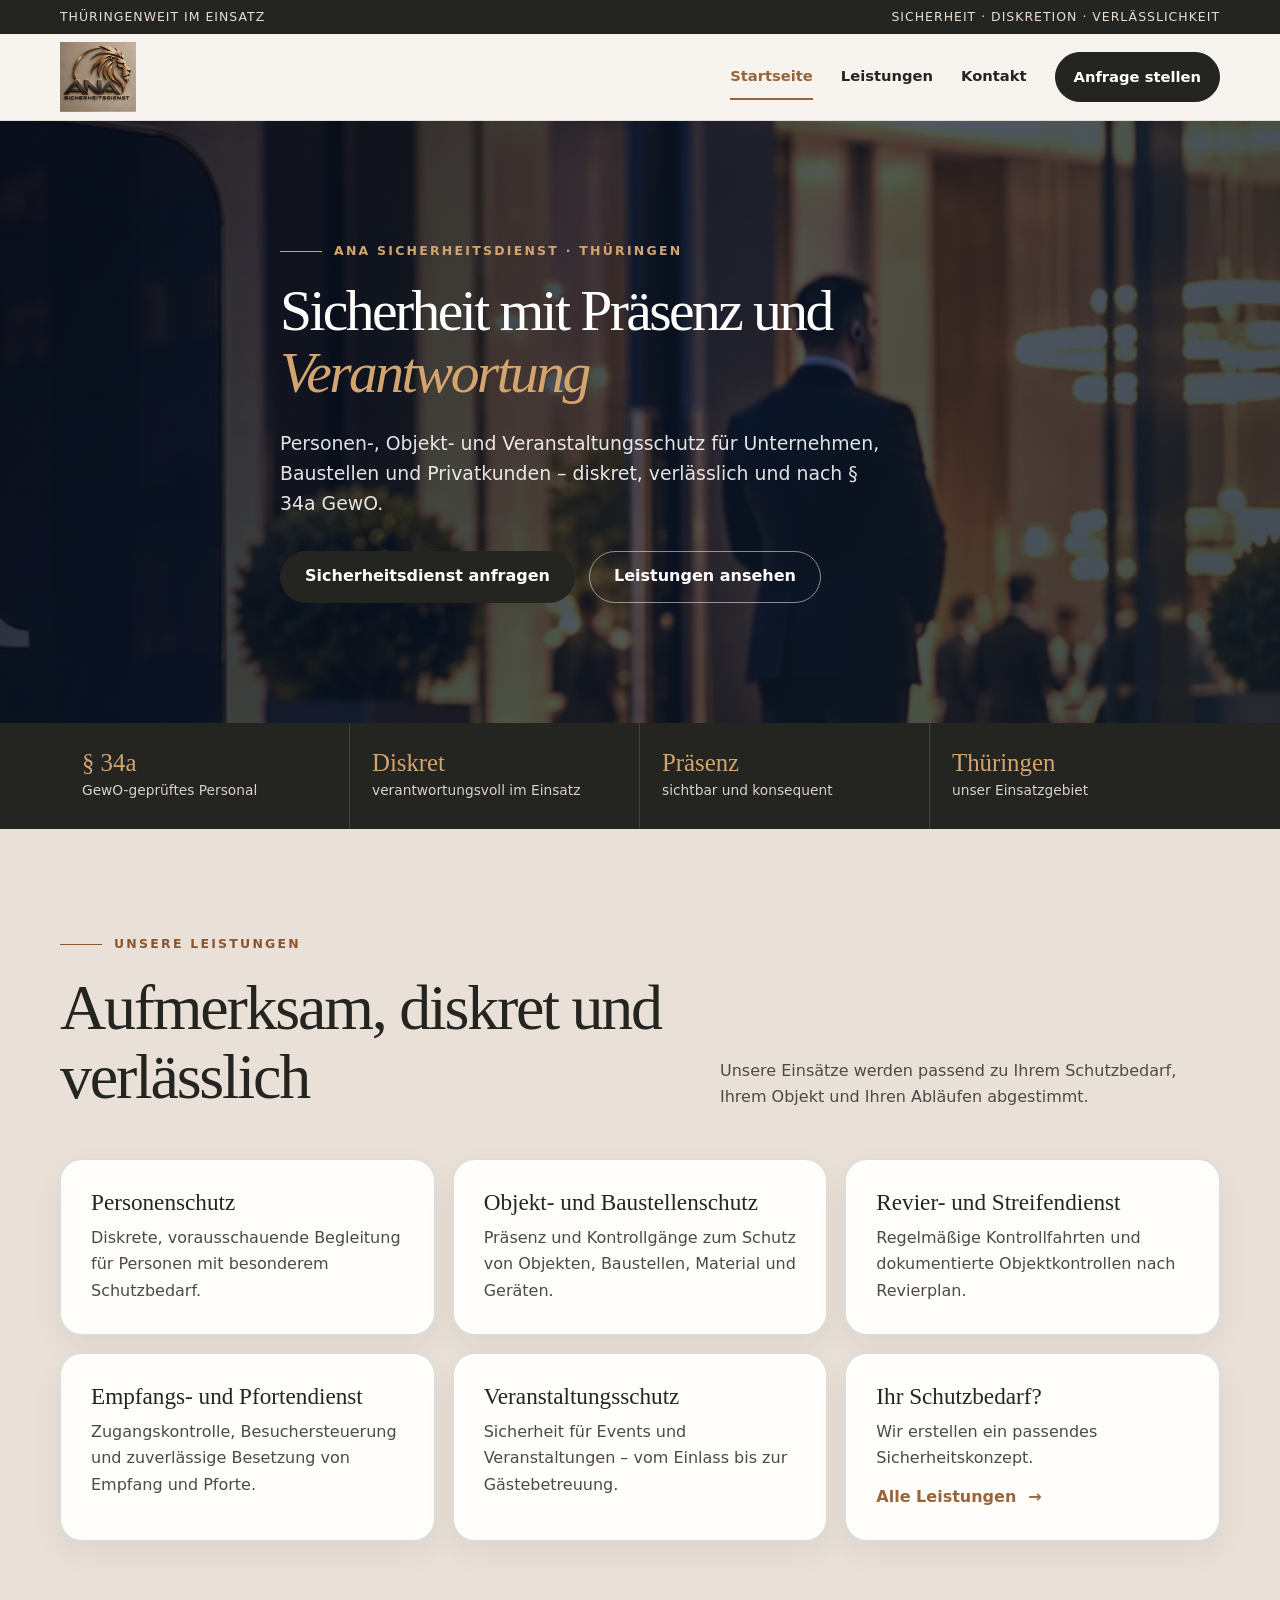
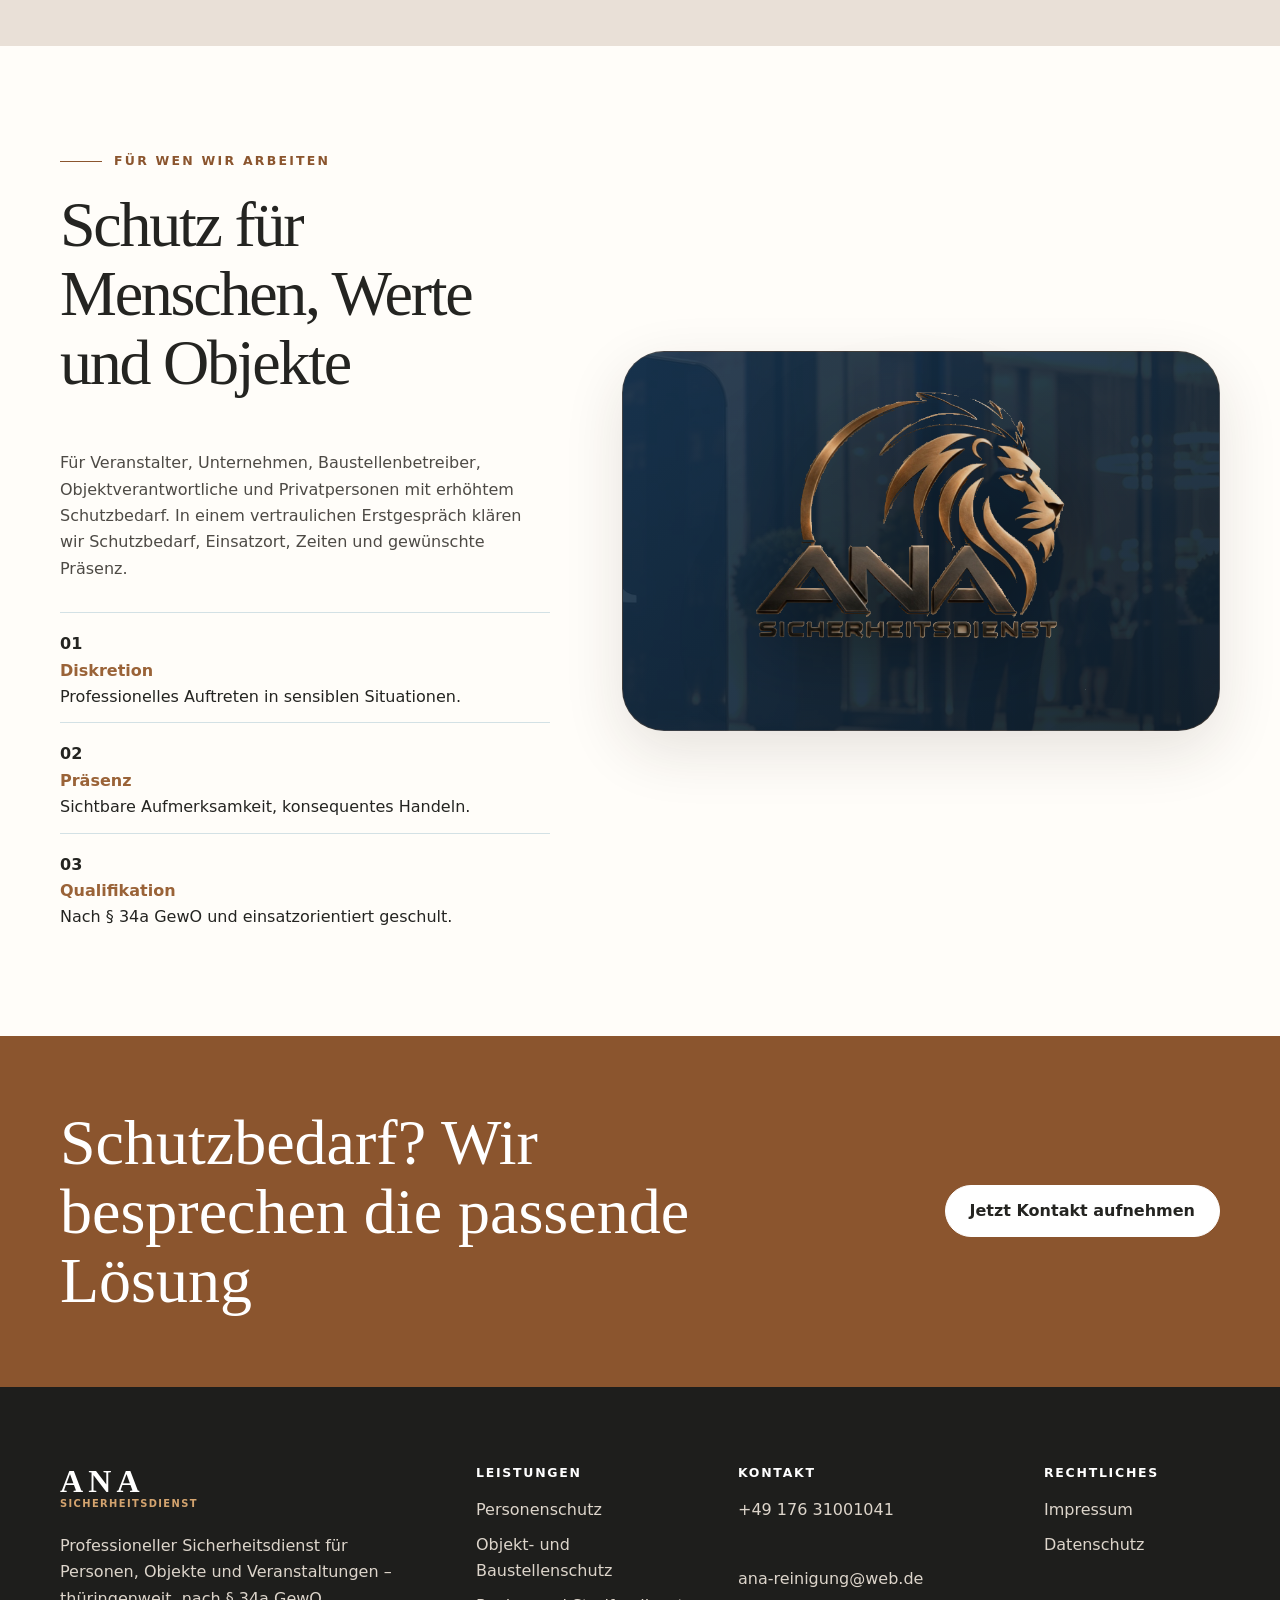
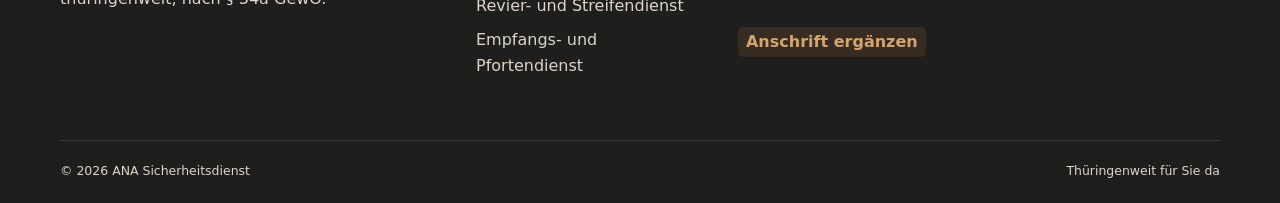
==== commit ec861e91: "Loewen-Logo im Marken-Panel (edel, auf Navy); Hero-Ueberschrift ohne Punkt" ====
--- a/index.html
+++ b/index.html
@@ -1,6 +1,6 @@
 <!doctype html><html lang="de"><head><meta charset="utf-8"><meta name="robots" content="noindex"><meta name="viewport" content="width=device-width,initial-scale=1"><title>ANA Sicherheitsdienst | Objekt-, Personen- & Veranstaltungsschutz in Thüringen</title><meta name="description" content="ANA Sicherheitsdienst: Personenschutz, Objekt- und Baustellenschutz, Revier- und Streifendienst sowie Empfangs- und Pfortendienst in Thüringen – nach § 34a GewO."><link rel="icon" href="assets/favicon.svg" type="image/svg+xml"><link rel="stylesheet" href="assets/styles.css?v=8"><script src="assets/site.js" defer></script></head><body data-page="start" class="security-page"><header data-site-header></header><main id="inhalt">
-<section class="home-hero"><div class="shell home-hero-inner"><p class="eyebrow">ANA Sicherheitsdienst · Thüringen</p><h1>Sicherheit mit Präsenz und <em>Verantwortung</em>.</h1><p class="home-lead">Personen-, Objekt- und Veranstaltungsschutz für Unternehmen, Baustellen und Privatkunden – diskret, verlässlich und nach § 34a GewO.</p><div class="actions"><a class="button" href="kontakt.html">Sicherheitsdienst anfragen</a><a class="button secondary" href="leistungen.html">Leistungen ansehen</a></div></div></section>
+<section class="home-hero"><div class="shell home-hero-inner"><p class="eyebrow">ANA Sicherheitsdienst · Thüringen</p><h1>Sicherheit mit Präsenz und <em>Verantwortung</em></h1><p class="home-lead">Personen-, Objekt- und Veranstaltungsschutz für Unternehmen, Baustellen und Privatkunden – diskret, verlässlich und nach § 34a GewO.</p><div class="actions"><a class="button" href="kontakt.html">Sicherheitsdienst anfragen</a><a class="button secondary" href="leistungen.html">Leistungen ansehen</a></div></div></section>
 <section class="trustbar"><div class="shell trust-grid"><div class="trust-item"><strong>§ 34a</strong><span>GewO-geprüftes Personal</span></div><div class="trust-item"><strong>Diskret</strong><span>verantwortungsvoll im Einsatz</span></div><div class="trust-item"><strong>Präsenz</strong><span>sichtbar und konsequent</span></div><div class="trust-item"><strong>Thüringen</strong><span>unser Einsatzgebiet</span></div></div></section>
 <section class="section security-strip"><div class="shell"><div class="section-head reveal"><div><p class="eyebrow">Unsere Leistungen</p><h2>Aufmerksam, diskret und verlässlich</h2></div><p>Unsere Einsätze werden passend zu Ihrem Schutzbedarf, Ihrem Objekt und Ihren Abläufen abgestimmt.</p></div><div class="values-grid"><div class="value reveal"><h3>Personenschutz</h3><p>Diskrete, vorausschauende Begleitung für Personen mit besonderem Schutzbedarf.</p></div><div class="value reveal"><h3>Objekt- und Baustellenschutz</h3><p>Präsenz und Kontrollgänge zum Schutz von Objekten, Baustellen, Material und Geräten.</p></div><div class="value reveal"><h3>Revier- und Streifendienst</h3><p>Regelmäßige Kontrollfahrten und dokumentierte Objektkontrollen nach Revierplan.</p></div><div class="value reveal"><h3>Empfangs- und Pfortendienst</h3><p>Zugangskontrolle, Besuchersteuerung und zuverlässige Besetzung von Empfang und Pforte.</p></div><div class="value reveal"><h3>Veranstaltungsschutz</h3><p>Sicherheit für Events und Veranstaltungen – vom Einlass bis zur Gästebetreuung.</p></div><div class="value reveal value-cta"><h3>Ihr Schutzbedarf?</h3><p>Wir erstellen ein passendes Sicherheitskonzept.</p><a class="text-link" href="leistungen.html">Alle Leistungen <span>→</span></a></div></div></div></section>
-<section class="section alt"><div class="shell split"><div class="copy reveal"><p class="eyebrow">Für wen wir arbeiten</p><h2>Schutz für Menschen, Werte und Objekte</h2><p>Für Veranstalter, Unternehmen, Baustellenbetreiber, Objektverantwortliche und Privatpersonen mit erhöhtem Schutzbedarf. In einem vertraulichen Erstgespräch klären wir Schutzbedarf, Einsatzort, Zeiten und gewünschte Präsenz.</p><div class="principles"><div class="principle"><b>01</b><div><strong>Diskretion</strong><br>Professionelles Auftreten in sensiblen Situationen.</div></div><div class="principle"><b>02</b><div><strong>Präsenz</strong><br>Sichtbare Aufmerksamkeit, konsequentes Handeln.</div></div><div class="principle"><b>03</b><div><strong>Qualifikation</strong><br>Nach § 34a GewO und einsatzorientiert geschult.</div></div></div></div><div class="brand-panel reveal"><span>ANA</span><small>Sicherheitsdienst</small></div></div></section>
+<section class="section alt"><div class="shell split"><div class="copy reveal"><p class="eyebrow">Für wen wir arbeiten</p><h2>Schutz für Menschen, Werte und Objekte</h2><p>Für Veranstalter, Unternehmen, Baustellenbetreiber, Objektverantwortliche und Privatpersonen mit erhöhtem Schutzbedarf. In einem vertraulichen Erstgespräch klären wir Schutzbedarf, Einsatzort, Zeiten und gewünschte Präsenz.</p><div class="principles"><div class="principle"><b>01</b><div><strong>Diskretion</strong><br>Professionelles Auftreten in sensiblen Situationen.</div></div><div class="principle"><b>02</b><div><strong>Präsenz</strong><br>Sichtbare Aufmerksamkeit, konsequentes Handeln.</div></div><div class="principle"><b>03</b><div><strong>Qualifikation</strong><br>Nach § 34a GewO und einsatzorientiert geschult.</div></div></div></div><div class="brand-panel reveal has-logo"><img src="assets/ana-security-lion.png" alt="ANA Sicherheitsdienst"></div></div></section>
 <section class="cta-band security-cta"><div class="shell"><h2>Schutzbedarf? Wir besprechen die passende Lösung</h2><a class="button" href="kontakt.html">Jetzt Kontakt aufnehmen</a></div></section></main><footer data-site-footer></footer></body></html>
--- a/assets/styles.css
+++ b/assets/styles.css
@@ -241,3 +241,7 @@
 /* Bild-Logo in der Kopfzeile */
 .nav-wrap .brand-logo{width:auto;height:70px;mix-blend-mode:normal;}
 @media(max-width:700px){.nav-wrap .brand-logo{height:54px;}}
+
+/* Marken-Panel mit Loewen-Logo (edel) */
+.brand-panel.has-logo{padding:40px;}
+.brand-panel.has-logo img{width:100%;max-width:330px;height:auto;filter:drop-shadow(0 16px 36px rgba(0,0,0,.55));}
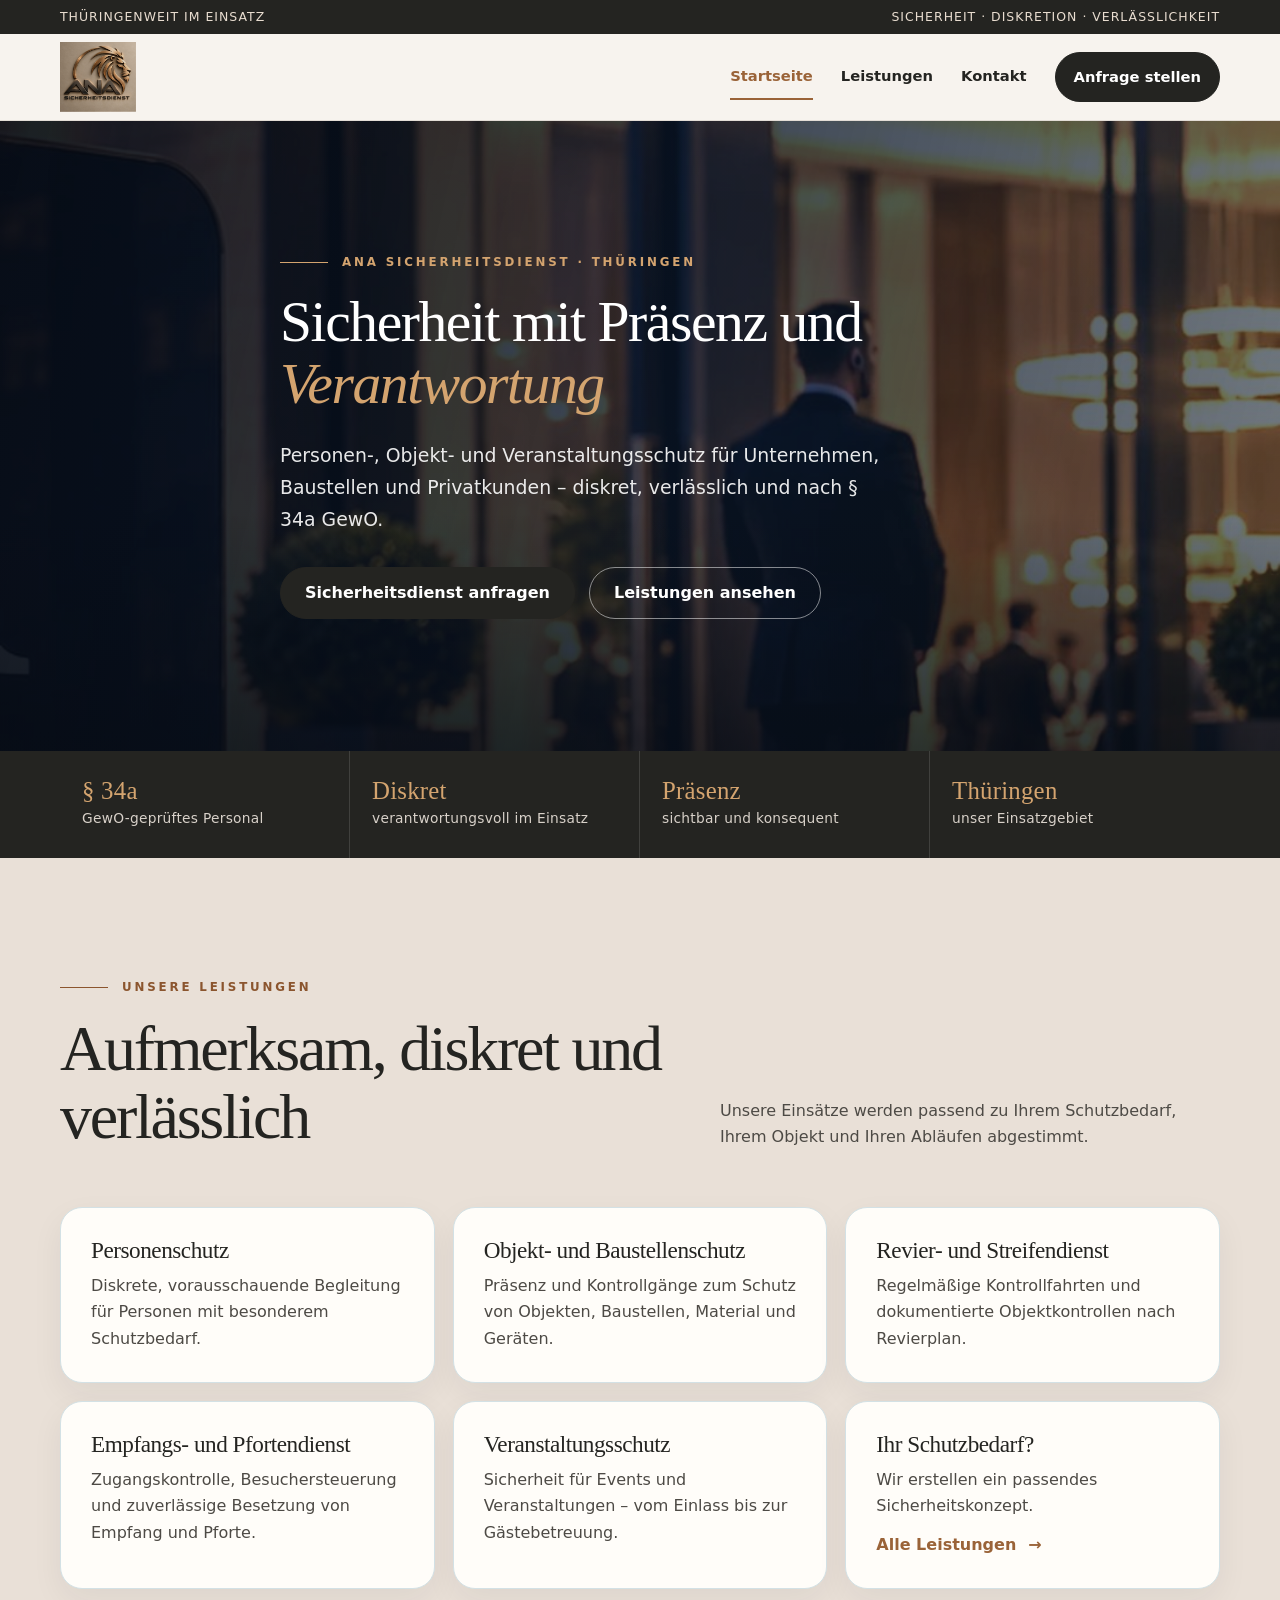
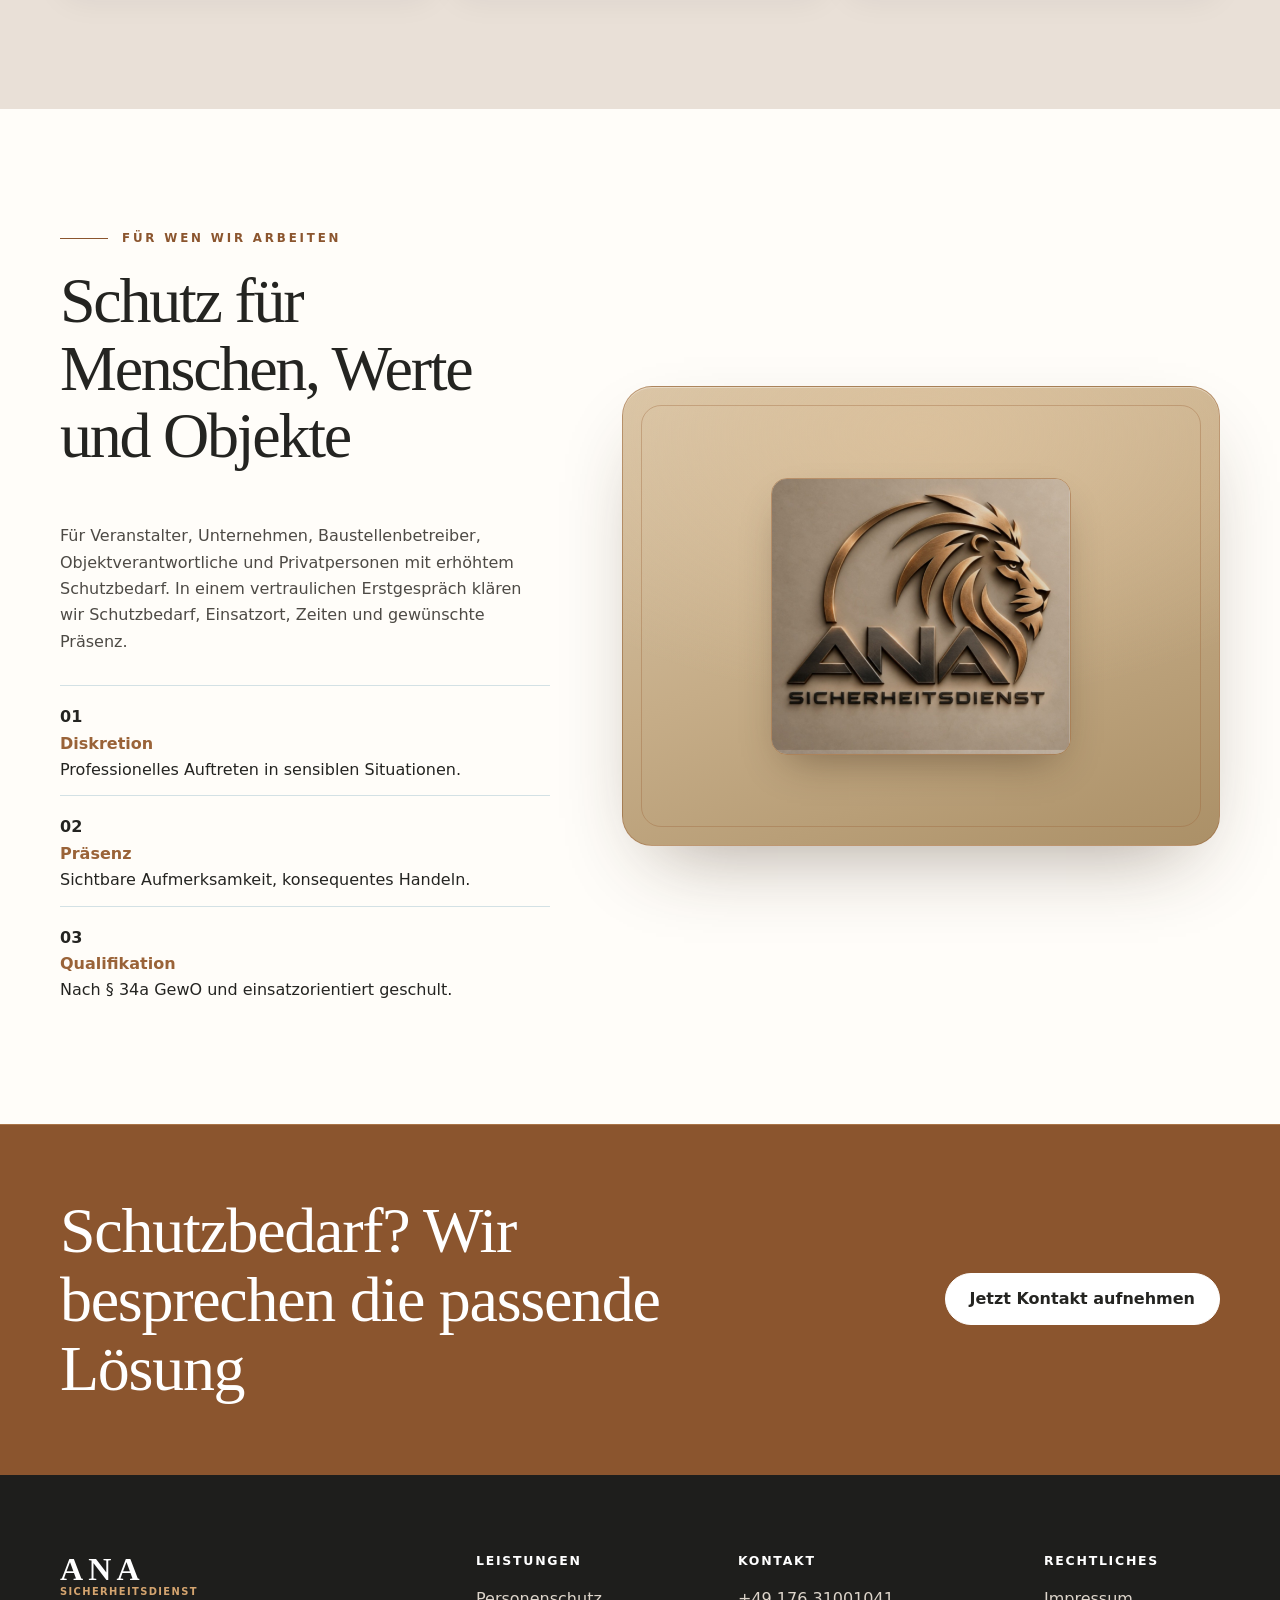
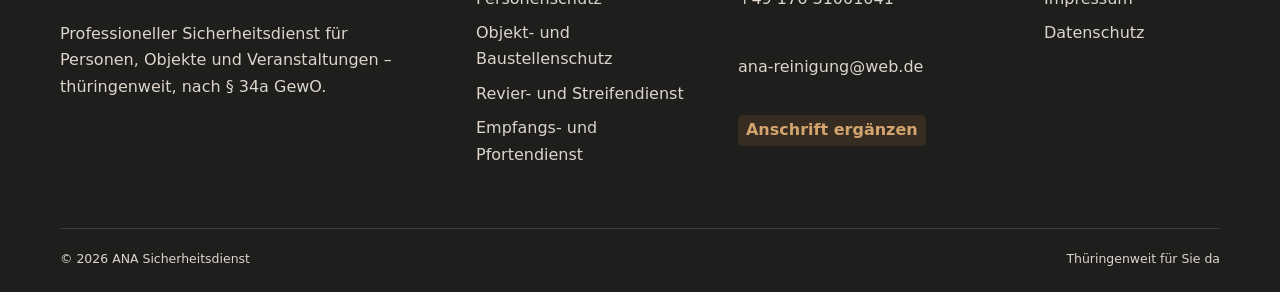
==== commit 0fce0a7a: "Marken-Panel edler: warmes Bronze/Beige statt Navy, ruhiges gerahmtes Loewen-Schild Co-Authored-By: " ====
--- a/index.html
+++ b/index.html
@@ -1,6 +1,6 @@
-<!doctype html><html lang="de"><head><meta charset="utf-8"><meta name="robots" content="noindex"><meta name="viewport" content="width=device-width,initial-scale=1"><title>ANA Sicherheitsdienst | Objekt-, Personen- & Veranstaltungsschutz in Thüringen</title><meta name="description" content="ANA Sicherheitsdienst: Personenschutz, Objekt- und Baustellenschutz, Revier- und Streifendienst sowie Empfangs- und Pfortendienst in Thüringen – nach § 34a GewO."><link rel="icon" href="assets/favicon.svg" type="image/svg+xml"><link rel="stylesheet" href="assets/styles.css?v=8"><script src="assets/site.js" defer></script></head><body data-page="start" class="security-page"><header data-site-header></header><main id="inhalt">
+<!doctype html><html lang="de"><head><meta charset="utf-8"><meta name="robots" content="noindex"><meta name="viewport" content="width=device-width,initial-scale=1"><title>ANA Sicherheitsdienst | Objekt-, Personen- & Veranstaltungsschutz in Thüringen</title><meta name="description" content="ANA Sicherheitsdienst: Personenschutz, Objekt- und Baustellenschutz, Revier- und Streifendienst sowie Empfangs- und Pfortendienst in Thüringen – nach § 34a GewO."><link rel="icon" href="assets/favicon.svg" type="image/svg+xml"><link rel="stylesheet" href="assets/styles.css?v=10"><script src="assets/site.js" defer></script></head><body data-page="start" class="security-page"><header data-site-header></header><main id="inhalt">
 <section class="home-hero"><div class="shell home-hero-inner"><p class="eyebrow">ANA Sicherheitsdienst · Thüringen</p><h1>Sicherheit mit Präsenz und <em>Verantwortung</em></h1><p class="home-lead">Personen-, Objekt- und Veranstaltungsschutz für Unternehmen, Baustellen und Privatkunden – diskret, verlässlich und nach § 34a GewO.</p><div class="actions"><a class="button" href="kontakt.html">Sicherheitsdienst anfragen</a><a class="button secondary" href="leistungen.html">Leistungen ansehen</a></div></div></section>
 <section class="trustbar"><div class="shell trust-grid"><div class="trust-item"><strong>§ 34a</strong><span>GewO-geprüftes Personal</span></div><div class="trust-item"><strong>Diskret</strong><span>verantwortungsvoll im Einsatz</span></div><div class="trust-item"><strong>Präsenz</strong><span>sichtbar und konsequent</span></div><div class="trust-item"><strong>Thüringen</strong><span>unser Einsatzgebiet</span></div></div></section>
 <section class="section security-strip"><div class="shell"><div class="section-head reveal"><div><p class="eyebrow">Unsere Leistungen</p><h2>Aufmerksam, diskret und verlässlich</h2></div><p>Unsere Einsätze werden passend zu Ihrem Schutzbedarf, Ihrem Objekt und Ihren Abläufen abgestimmt.</p></div><div class="values-grid"><div class="value reveal"><h3>Personenschutz</h3><p>Diskrete, vorausschauende Begleitung für Personen mit besonderem Schutzbedarf.</p></div><div class="value reveal"><h3>Objekt- und Baustellenschutz</h3><p>Präsenz und Kontrollgänge zum Schutz von Objekten, Baustellen, Material und Geräten.</p></div><div class="value reveal"><h3>Revier- und Streifendienst</h3><p>Regelmäßige Kontrollfahrten und dokumentierte Objektkontrollen nach Revierplan.</p></div><div class="value reveal"><h3>Empfangs- und Pfortendienst</h3><p>Zugangskontrolle, Besuchersteuerung und zuverlässige Besetzung von Empfang und Pforte.</p></div><div class="value reveal"><h3>Veranstaltungsschutz</h3><p>Sicherheit für Events und Veranstaltungen – vom Einlass bis zur Gästebetreuung.</p></div><div class="value reveal value-cta"><h3>Ihr Schutzbedarf?</h3><p>Wir erstellen ein passendes Sicherheitskonzept.</p><a class="text-link" href="leistungen.html">Alle Leistungen <span>→</span></a></div></div></div></section>
-<section class="section alt"><div class="shell split"><div class="copy reveal"><p class="eyebrow">Für wen wir arbeiten</p><h2>Schutz für Menschen, Werte und Objekte</h2><p>Für Veranstalter, Unternehmen, Baustellenbetreiber, Objektverantwortliche und Privatpersonen mit erhöhtem Schutzbedarf. In einem vertraulichen Erstgespräch klären wir Schutzbedarf, Einsatzort, Zeiten und gewünschte Präsenz.</p><div class="principles"><div class="principle"><b>01</b><div><strong>Diskretion</strong><br>Professionelles Auftreten in sensiblen Situationen.</div></div><div class="principle"><b>02</b><div><strong>Präsenz</strong><br>Sichtbare Aufmerksamkeit, konsequentes Handeln.</div></div><div class="principle"><b>03</b><div><strong>Qualifikation</strong><br>Nach § 34a GewO und einsatzorientiert geschult.</div></div></div></div><div class="brand-panel reveal has-logo"><img src="assets/ana-security-lion.png" alt="ANA Sicherheitsdienst"></div></div></section>
+<section class="section alt"><div class="shell split"><div class="copy reveal"><p class="eyebrow">Für wen wir arbeiten</p><h2>Schutz für Menschen, Werte und Objekte</h2><p>Für Veranstalter, Unternehmen, Baustellenbetreiber, Objektverantwortliche und Privatpersonen mit erhöhtem Schutzbedarf. In einem vertraulichen Erstgespräch klären wir Schutzbedarf, Einsatzort, Zeiten und gewünschte Präsenz.</p><div class="principles"><div class="principle"><b>01</b><div><strong>Diskretion</strong><br>Professionelles Auftreten in sensiblen Situationen.</div></div><div class="principle"><b>02</b><div><strong>Präsenz</strong><br>Sichtbare Aufmerksamkeit, konsequentes Handeln.</div></div><div class="principle"><b>03</b><div><strong>Qualifikation</strong><br>Nach § 34a GewO und einsatzorientiert geschult.</div></div></div></div><div class="brand-panel reveal has-logo"><img src="assets/ana-security-logo.png" alt="ANA Sicherheitsdienst"></div></div></section>
 <section class="cta-band security-cta"><div class="shell"><h2>Schutzbedarf? Wir besprechen die passende Lösung</h2><a class="button" href="kontakt.html">Jetzt Kontakt aufnehmen</a></div></section></main><footer data-site-footer></footer></body></html>
--- a/assets/styles.css
+++ b/assets/styles.css
@@ -245,3 +245,106 @@
 /* Marken-Panel mit Loewen-Logo (edel) */
 .brand-panel.has-logo{padding:40px;}
 .brand-panel.has-logo img{width:100%;max-width:330px;height:auto;filter:drop-shadow(0 16px 36px rgba(0,0,0,.55));}
+
+/* =========================================================
+   EDEL-REFRESH v9 (High-End-Look) – gewinnt per Reihenfolge
+   ========================================================= */
+
+/* 1) Marken-Panel beruhigen: kein Hintergrundfoto, ruhiger Navy-Verlauf,
+   feine Gold-Haarlinie, grosszuegiges Padding; Logo als gerahmtes
+   Messing-Schild (ana-security-logo.png, 3D-Loewe auf Wand). */
+.brand-panel.has-logo{
+  position:relative;
+  min-height:460px;
+  display:grid;
+  place-items:center;
+  padding:60px;
+  text-align:center;
+  border:1px solid rgba(154,99,56,.45);
+  border-radius:30px;
+  background:
+    radial-gradient(130% 95% at 50% 10%, rgba(224,196,158,.65), rgba(224,196,158,0) 62%),
+    linear-gradient(158deg, #d9c6a9 0%, #c6ad88 48%, #ab9067 100%);
+  box-shadow:
+    0 34px 80px -34px rgba(58,38,20,.45),
+    inset 0 1px 0 rgba(255,255,255,.35);
+  overflow:hidden;
+}
+/* feine Gold-Haarlinie als innerer Rahmen – ruhig, ohne Foto */
+.brand-panel.has-logo::before{
+  content:"";
+  position:absolute;
+  inset:18px;
+  border-radius:20px;
+  border:1px solid rgba(154,99,56,.35);
+  pointer-events:none;
+}
+/* dezenter Lichthauch hinter dem Schild (kein hartes Foto) */
+.brand-panel.has-logo::after{
+  content:"";
+  position:absolute;
+  left:50%;top:46%;
+  width:78%;height:78%;
+  transform:translate(-50%,-50%);
+  background:radial-gradient(closest-side, rgba(212,164,111,.14), rgba(212,164,111,0) 72%);
+  pointer-events:none;
+}
+/* Logo-Foto als sauber gerahmtes Schild – gestochen, ruhig, weicher Schatten */
+.brand-panel.has-logo img{
+  position:relative;
+  z-index:1;
+  width:100%;
+  max-width:300px;
+  height:auto;
+  border-radius:16px;
+  border:1px solid rgba(154,99,56,.50);
+  box-shadow:
+    0 18px 40px -16px rgba(48,30,16,.45),
+    inset 0 0 0 1px rgba(255,255,255,.25);
+  filter:none;             /* harten drop-shadow entfernen */
+}
+@media(max-width:900px){
+  .brand-panel.has-logo{min-height:380px;padding:44px;}
+  .brand-panel.has-logo img{max-width:260px;}
+}
+
+/* 2) Typografie-Feinschliff: ruhigere Eyebrows & Headlines */
+.eyebrow{letter-spacing:.24em;font-size:.74rem;gap:14px;}
+.eyebrow::before{width:48px;}
+h1,h2,h3{letter-spacing:-.02em;}
+.section-head h2,.copy h2{line-height:1.06;}
+.home-lead,.hero-copy > p:not(.eyebrow){line-height:1.7;}
+
+/* 3) Ruhigere, gehobene Abstaende zwischen Sektionen */
+.section{padding:120px 0;}
+.section-head{margin-bottom:56px;}
+@media(max-width:620px){.section{padding:84px 0;}}
+
+/* 4) Edle, zurueckhaltende Hover-Effekte */
+.value{transition:transform .3s ease,box-shadow .3s ease,border-color .3s ease;}
+.value:hover{transform:translateY(-4px);border-color:rgba(212,164,111,.55);box-shadow:0 22px 48px -22px rgba(29,39,46,.28);}
+.button{transition:transform .25s ease,background .25s ease,border-color .25s ease,box-shadow .25s ease;}
+.button:hover{box-shadow:0 14px 30px -12px rgba(139,85,46,.55);}
+
+/* 5) Trustbar etwas edler rhythmisieren */
+.trust-item strong{letter-spacing:.01em;}
+.trust-item span{letter-spacing:.02em;}
+
+/* 6) Hero: Lesbarkeit & Tiefe des Overlays verfeinern */
+.home-hero{
+  background:
+    linear-gradient(103deg, rgba(6,11,20,.92) 0%, rgba(10,22,40,.78) 52%, rgba(16,28,40,.58) 100%),
+    url("ana-sign-bg.jpg") center 32%/cover no-repeat;
+}
+.home-hero::after{
+  content:"";position:absolute;inset:0;pointer-events:none;
+  background:linear-gradient(to top, rgba(6,11,20,.55), rgba(6,11,20,0) 38%);
+}
+.home-hero-inner{position:relative;z-index:1;padding:132px 0;}
+@media(max-width:700px){.home-hero-inner{padding:88px 0;}}
+.home-hero h1{letter-spacing:-.025em;line-height:1.08;}
+.home-lead{color:rgba(255,255,255,.9);}
+
+/* 7) CTA-Band: feine Goldlinie oben fuer wertigen Abschluss */
+.cta-band{position:relative;}
+.cta-band::before{content:"";position:absolute;top:0;left:0;right:0;height:1px;background:rgba(212,164,111,.4);}
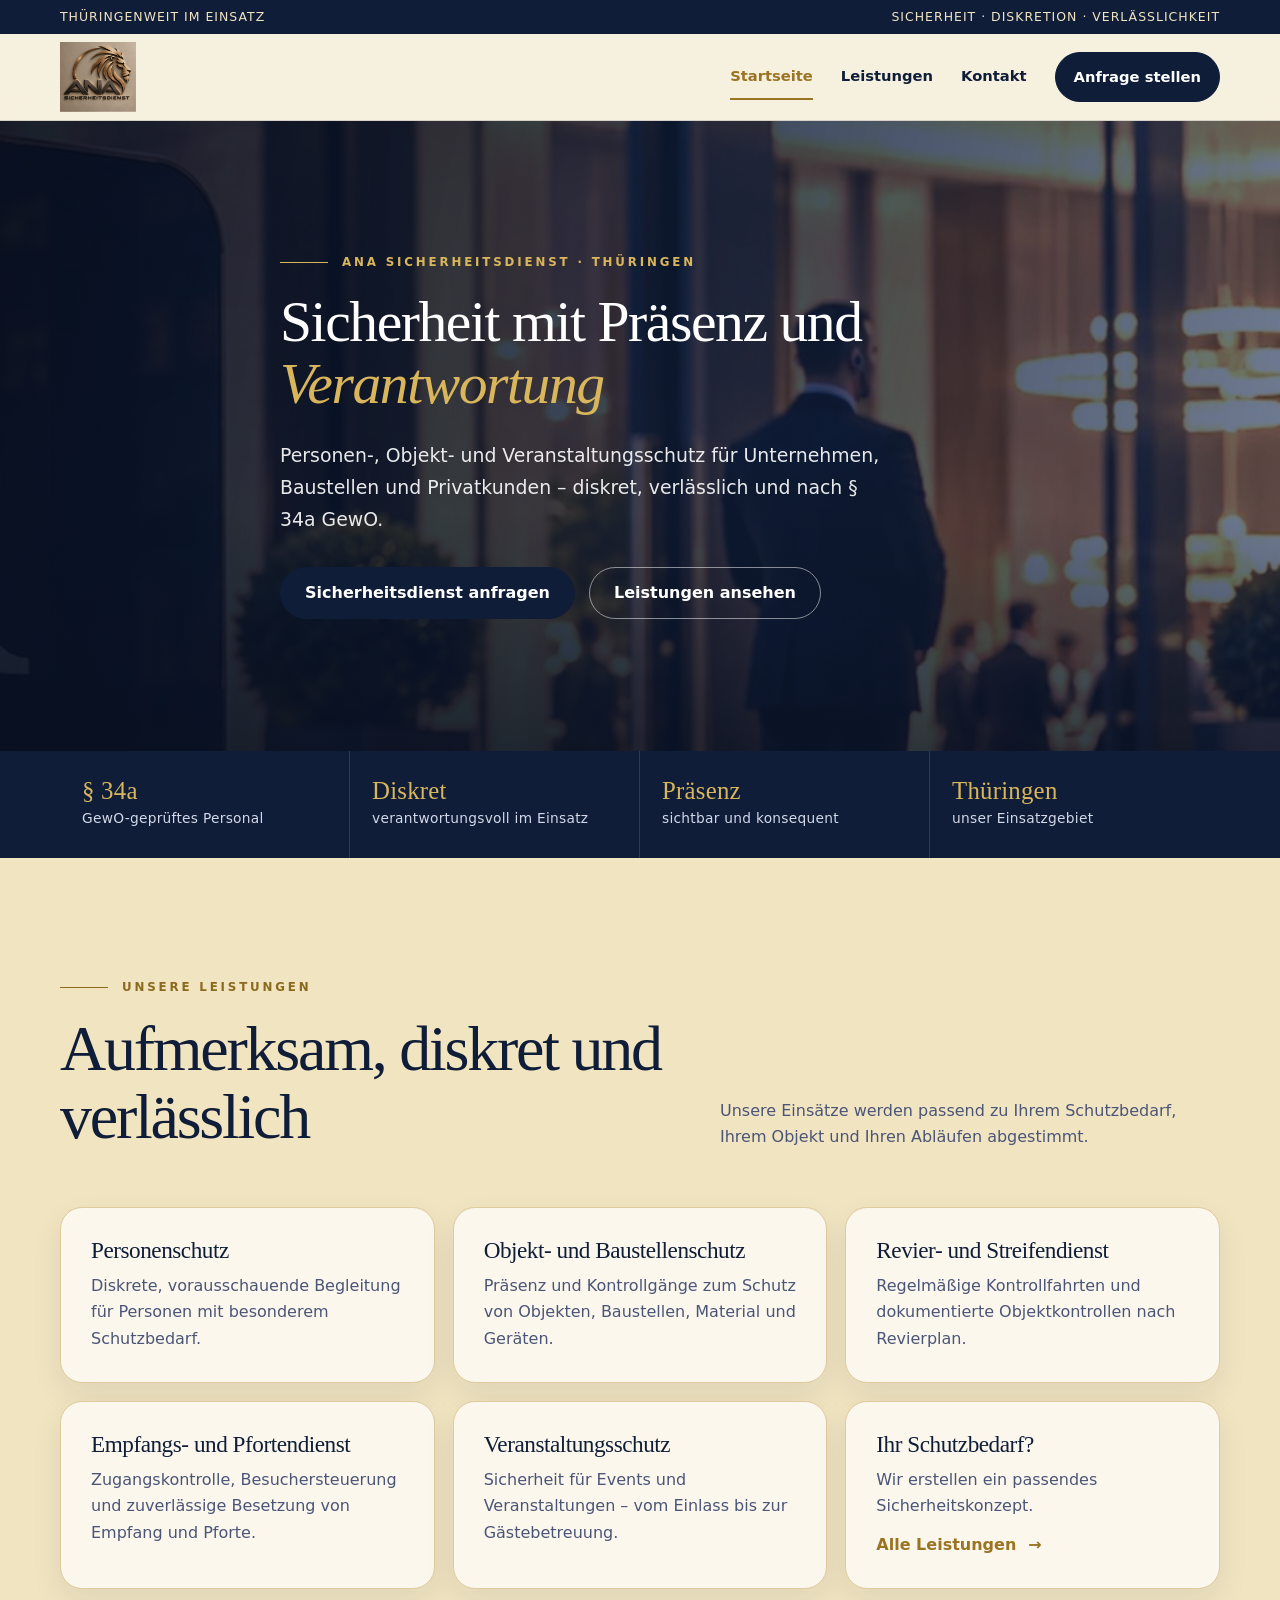
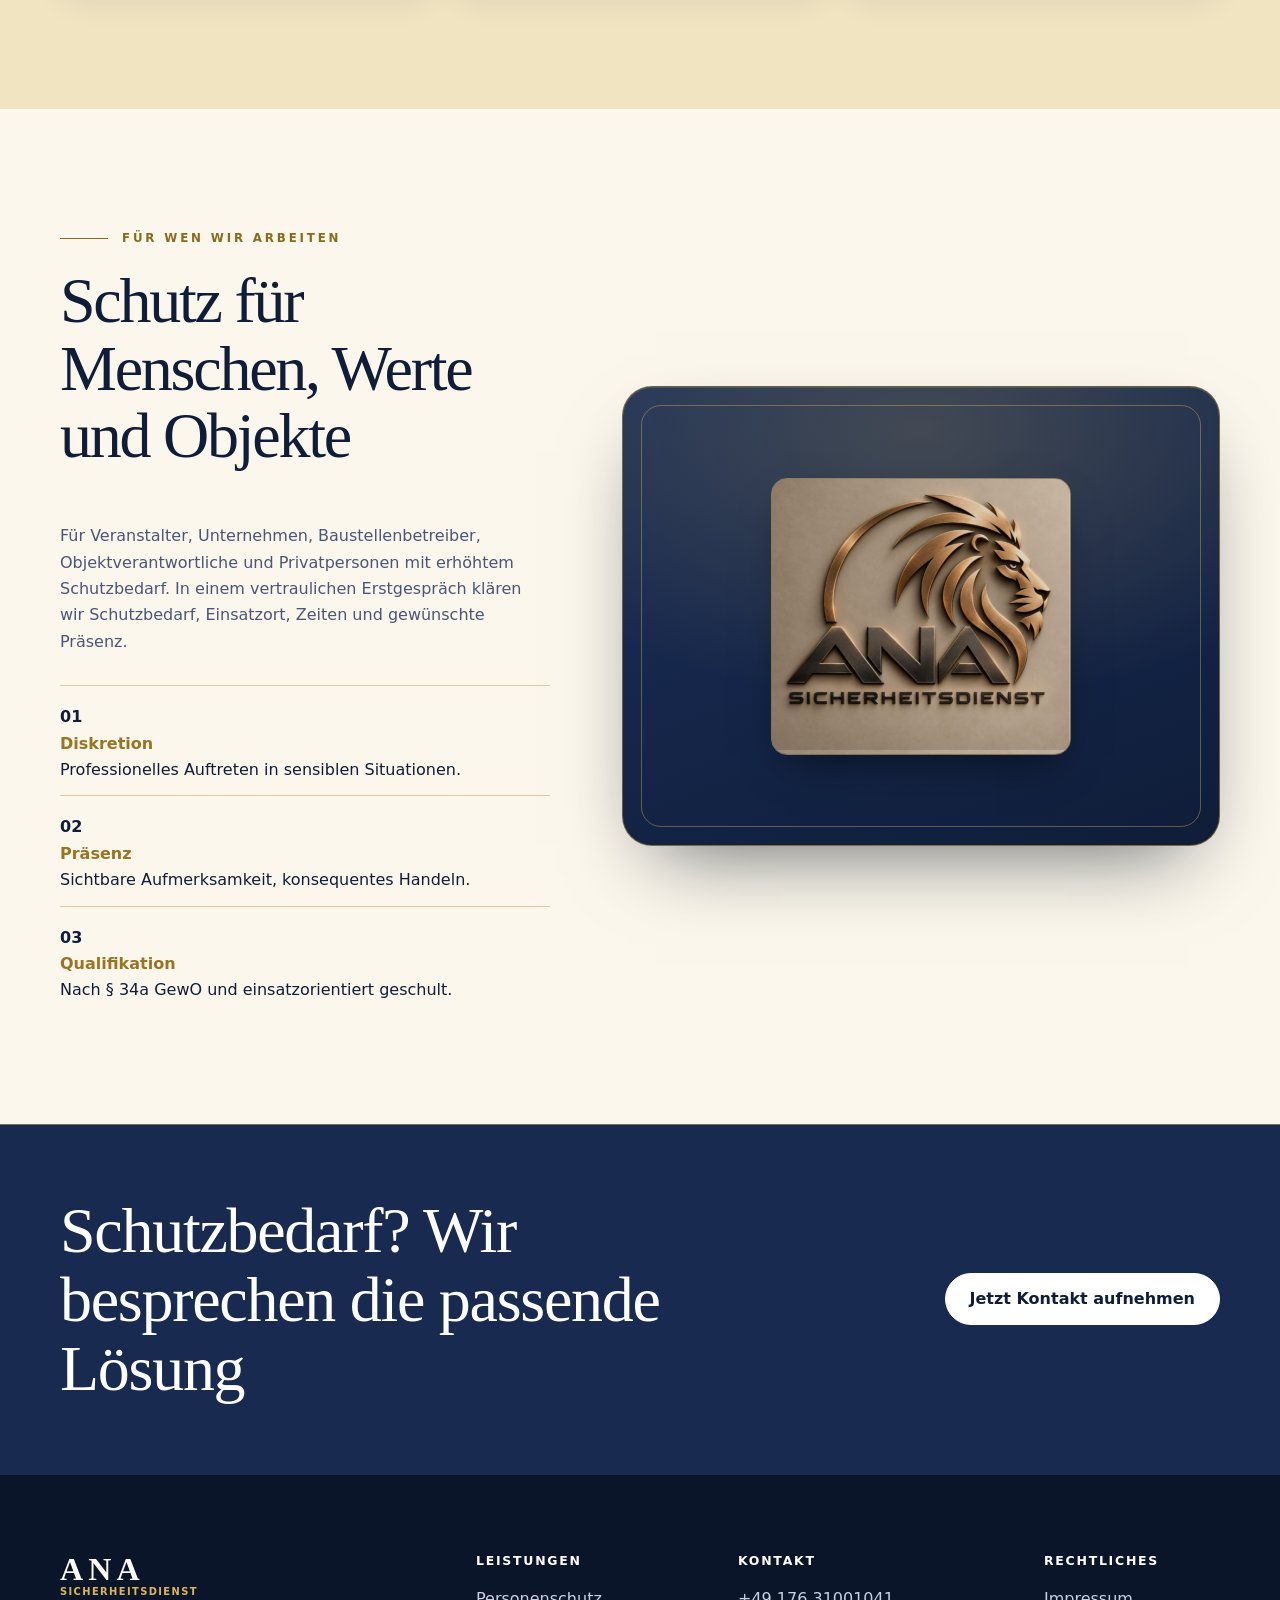
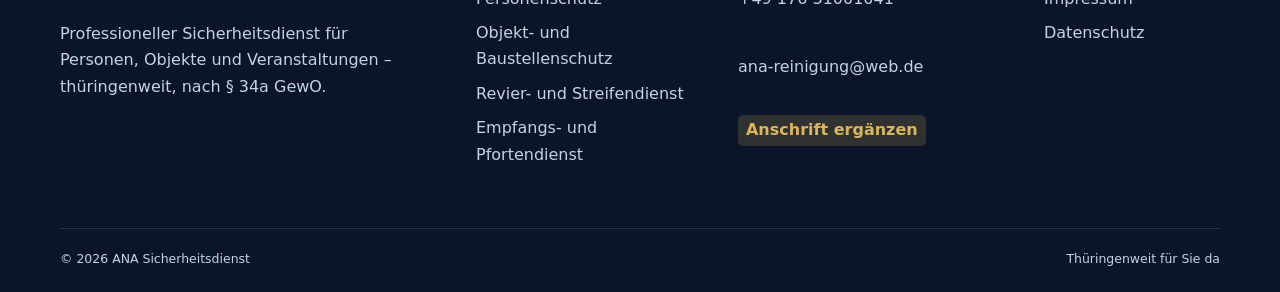
==== commit 4c7b26ab: "Stylesheet-Version erhoeht, damit Browser die neuen Farben laden Co-Authored-By: Claude Sonnet 5.5 <" ====
--- a/index.html
+++ b/index.html
@@ -1,4 +1,4 @@
-<!doctype html><html lang="de"><head><meta charset="utf-8"><meta name="robots" content="noindex"><meta name="viewport" content="width=device-width,initial-scale=1"><title>ANA Sicherheitsdienst | Objekt-, Personen- & Veranstaltungsschutz in Thüringen</title><meta name="description" content="ANA Sicherheitsdienst: Personenschutz, Objekt- und Baustellenschutz, Revier- und Streifendienst sowie Empfangs- und Pfortendienst in Thüringen – nach § 34a GewO."><link rel="icon" href="assets/favicon.svg" type="image/svg+xml"><link rel="stylesheet" href="assets/styles.css?v=10"><script src="assets/site.js" defer></script></head><body data-page="start" class="security-page"><header data-site-header></header><main id="inhalt">
+<!doctype html><html lang="de"><head><meta charset="utf-8"><meta name="robots" content="noindex"><meta name="viewport" content="width=device-width,initial-scale=1"><title>ANA Sicherheitsdienst | Objekt-, Personen- & Veranstaltungsschutz in Thüringen</title><meta name="description" content="ANA Sicherheitsdienst: Personenschutz, Objekt- und Baustellenschutz, Revier- und Streifendienst sowie Empfangs- und Pfortendienst in Thüringen – nach § 34a GewO."><link rel="icon" href="assets/favicon.svg" type="image/svg+xml"><link rel="stylesheet" href="assets/styles.css?v=11"><script src="assets/site.js" defer></script></head><body data-page="start" class="security-page"><header data-site-header></header><main id="inhalt">
 <section class="home-hero"><div class="shell home-hero-inner"><p class="eyebrow">ANA Sicherheitsdienst · Thüringen</p><h1>Sicherheit mit Präsenz und <em>Verantwortung</em></h1><p class="home-lead">Personen-, Objekt- und Veranstaltungsschutz für Unternehmen, Baustellen und Privatkunden – diskret, verlässlich und nach § 34a GewO.</p><div class="actions"><a class="button" href="kontakt.html">Sicherheitsdienst anfragen</a><a class="button secondary" href="leistungen.html">Leistungen ansehen</a></div></div></section>
 <section class="trustbar"><div class="shell trust-grid"><div class="trust-item"><strong>§ 34a</strong><span>GewO-geprüftes Personal</span></div><div class="trust-item"><strong>Diskret</strong><span>verantwortungsvoll im Einsatz</span></div><div class="trust-item"><strong>Präsenz</strong><span>sichtbar und konsequent</span></div><div class="trust-item"><strong>Thüringen</strong><span>unser Einsatzgebiet</span></div></div></section>
 <section class="section security-strip"><div class="shell"><div class="section-head reveal"><div><p class="eyebrow">Unsere Leistungen</p><h2>Aufmerksam, diskret und verlässlich</h2></div><p>Unsere Einsätze werden passend zu Ihrem Schutzbedarf, Ihrem Objekt und Ihren Abläufen abgestimmt.</p></div><div class="values-grid"><div class="value reveal"><h3>Personenschutz</h3><p>Diskrete, vorausschauende Begleitung für Personen mit besonderem Schutzbedarf.</p></div><div class="value reveal"><h3>Objekt- und Baustellenschutz</h3><p>Präsenz und Kontrollgänge zum Schutz von Objekten, Baustellen, Material und Geräten.</p></div><div class="value reveal"><h3>Revier- und Streifendienst</h3><p>Regelmäßige Kontrollfahrten und dokumentierte Objektkontrollen nach Revierplan.</p></div><div class="value reveal"><h3>Empfangs- und Pfortendienst</h3><p>Zugangskontrolle, Besuchersteuerung und zuverlässige Besetzung von Empfang und Pforte.</p></div><div class="value reveal"><h3>Veranstaltungsschutz</h3><p>Sicherheit für Events und Veranstaltungen – vom Einlass bis zur Gästebetreuung.</p></div><div class="value reveal value-cta"><h3>Ihr Schutzbedarf?</h3><p>Wir erstellen ein passendes Sicherheitskonzept.</p><a class="text-link" href="leistungen.html">Alle Leistungen <span>→</span></a></div></div></div></section>
--- a/assets/styles.css
+++ b/assets/styles.css
@@ -1,13 +1,13 @@
 :root {
-  --ink: #242421;
-  --ink-soft: #4d4a45;
-  --bronze: #9a6338;
-  --bronze-light: #d4a46f;
-  --blue: #1358a0;
-  --paper: #f2f7f8;
-  --white: #fffdf9;
-  --line: #d3e1e5;
-  --shadow: 0 20px 60px rgba(46, 34, 25, .12);
+  --ink: #0F1D38;
+  --ink-soft: #4B5578;
+  --bronze: #9A7422;
+  --bronze-light: #D9B65B;
+  --blue: #182A50;
+  --paper: #F6F0DF;
+  --white: #FBF7EC;
+  --line: #DECA9C;
+  --shadow: 0 20px 60px rgba(15, 29, 56, .14);
   --radius: 22px;
 }
 * { box-sizing: border-box; }
@@ -20,16 +20,16 @@
 .skip-link { position: fixed; left: 16px; top: -60px; z-index: 100; padding: 10px 16px; background: var(--ink); color: white; border-radius: 8px; }
 .skip-link:focus { top: 16px; }
 .sr-only { position: absolute; width: 1px; height: 1px; padding: 0; margin: -1px; overflow: hidden; clip: rect(0,0,0,0); white-space: nowrap; border: 0; }
-.topline { background: var(--ink); color: #e9ddd0; font-size: .78rem; letter-spacing: .08em; text-transform: uppercase; }
+.topline { background: var(--ink); color: #F1E4C1; font-size: .78rem; letter-spacing: .08em; text-transform: uppercase; }
 .topline-inner { min-height: 34px; display: flex; align-items: center; justify-content: space-between; gap: 20px; }
-header { position: sticky; top: 0; z-index: 20; background: rgba(247,243,237,.94); backdrop-filter: blur(14px); border-bottom: 1px solid rgba(105,86,68,.14); }
+header { position: sticky; top: 0; z-index: 20; background: rgba(246,240,223,.94); backdrop-filter: blur(14px); border-bottom: 1px solid rgba(15,29,56,.14); }
 .nav-wrap { min-height: 86px; display: flex; align-items: center; justify-content: space-between; gap: 28px; }
 .brand { display: inline-flex; align-items: center; gap: 12px; line-height: 1; }
 .brand-logo { display: block; width: 178px; height: 68px; object-fit: contain; object-position: center; mix-blend-mode: multiply; }
 .brand { flex-direction: column; align-items: flex-start; gap: 3px; }
-.brand-word { color: #143c67; font: 800 2rem/.9 Georgia, serif; letter-spacing: .16em; }
+.brand-word { color: #0F1D38; font: 800 2rem/.9 Georgia, serif; letter-spacing: .16em; }
 .brand-sub { color: var(--ink-soft); font-size: .62rem; font-weight: 800; letter-spacing: .14em; text-transform: uppercase; }
-.brand-mark { width: 46px; height: 52px; display: grid; place-items: center; color: #fffaf2; background: linear-gradient(145deg, #d39b68, #8e522c); clip-path: polygon(50% 0, 92% 17%, 88% 69%, 50% 100%, 12% 69%, 8% 17%); font-family: Georgia, serif; font-size: 1.7rem; font-weight: 700; }
+.brand-mark { width: 46px; height: 52px; display: grid; place-items: center; color: #fffaf2; background: linear-gradient(145deg, #D9B65B, #B8912F); clip-path: polygon(50% 0, 92% 17%, 88% 69%, 50% 100%, 12% 69%, 8% 17%); font-family: Georgia, serif; font-size: 1.7rem; font-weight: 700; }
 .brand strong { display: block; font: 700 1.55rem/1 Georgia, serif; letter-spacing: .16em; }
 .brand small { display: block; margin-top: 6px; color: var(--ink-soft); font-size: .72rem; letter-spacing: .13em; text-transform: uppercase; }
 nav { display: flex; align-items: center; gap: 28px; font-size: .92rem; font-weight: 600; }
@@ -40,9 +40,9 @@
 .menu-button { display: none; width: 44px; height: 44px; border: 1px solid var(--line); border-radius: 50%; background: transparent; padding: 11px; }
 .menu-button span:not(.sr-only) { display: block; height: 2px; background: var(--ink); margin: 4px 0; }
 .hero { min-height: 720px; display: grid; align-items: center; overflow: hidden; background: linear-gradient(90deg, rgba(242,247,248,.98) 0%, rgba(242,247,248,.94) 48%, rgba(242,247,248,.2) 73%), url("ana-cleaning-hero.png") center/cover no-repeat; }
-.parent-hero { min-height: 690px; display: grid; align-items: center; overflow: hidden; background: radial-gradient(circle at 78% 45%, rgba(212,164,111,.28), transparent 28%), linear-gradient(135deg,#f7fafb 0%,#e8f0f3 55%,#dfd3c7 100%); }
+.parent-hero { min-height: 690px; display: grid; align-items: center; overflow: hidden; background: radial-gradient(circle at 78% 45%, rgba(217,182,91,.28), transparent 28%), linear-gradient(135deg,#FBF7EC 0%,#F1E4C1 55%,#E4D3A8 100%); }
 .parent-hero-grid { display: grid; grid-template-columns: 1.05fr .95fr; align-items: center; gap: 70px; padding: 86px 0; }
-.parent-monogram, .brand-panel { min-height: 360px; display: grid; place-content: center; padding: 45px; text-align: center; border: 1px solid rgba(154,99,56,.25); border-radius: 42px; background: linear-gradient(145deg,rgba(23,52,79,.90),rgba(16,31,44,.94)), url("ana-sign-bg.jpg") center/cover no-repeat; box-shadow: var(--shadow); color: white; }
+.parent-monogram, .brand-panel { min-height: 360px; display: grid; place-content: center; padding: 45px; text-align: center; border: 1px solid rgba(184,145,47,.35); border-radius: 42px; background: linear-gradient(145deg,rgba(24,42,80,.92),rgba(15,29,56,.96)), url("ana-sign-bg.jpg") center/cover no-repeat; box-shadow: var(--shadow); color: white; }
 .parent-monogram span, .brand-panel span { font: 800 clamp(4.5rem,10vw,8.5rem)/.9 Georgia,serif; letter-spacing: .1em; text-shadow: 0 8px 24px rgba(0,0,0,.28); }
 .parent-monogram small, .brand-panel small { margin-top: 20px; color: var(--bronze-light); font-weight: 800; letter-spacing: .22em; text-transform: uppercase; }
 .hero-grid { display: grid; grid-template-columns: 1.08fr .92fr; align-items: center; gap: 40px; padding: 82px 0; }
@@ -64,7 +64,7 @@
 .trust-item { padding: 26px 22px; border-right: 1px solid rgba(255,255,255,.13); }
 .trust-item:last-child { border-right: 0; }
 .trust-item strong { display: block; color: var(--bronze-light); font: 500 1.55rem Georgia, serif; }
-.trust-item span { color: #d8d1c9; font-size: .86rem; }
+.trust-item span { color: #D3D8E8; font-size: .86rem; }
 .section { padding: 105px 0; }
 .section.alt { background: var(--white); }
 .section-head { display: flex; justify-content: space-between; align-items: end; gap: 32px; margin-bottom: 48px; }
@@ -75,9 +75,9 @@
 .section-head > p { max-width: 500px; margin: 0; color: var(--ink-soft); }
 .service-grid { display: grid; grid-template-columns: repeat(2, 1fr); gap: 18px; }
 .division-grid { display: grid; grid-template-columns: 1fr 1fr; gap: 24px; }
-.division-card { overflow: hidden; border: 1px solid var(--line); border-radius: 28px; background: white; box-shadow: 0 16px 45px rgba(29,39,46,.08); }
-.division-logo { height: 330px; overflow: hidden; display: flex; align-items: center; justify-content: center; padding: 22px; background: #eef5f7; }
-.division-card.security .division-logo { background: #ded6cc; }
+.division-card { overflow: hidden; border: 1px solid var(--line); border-radius: 28px; background: white; box-shadow: 0 16px 45px rgba(15,29,56,.10); }
+.division-logo { height: 330px; overflow: hidden; display: flex; align-items: center; justify-content: center; padding: 22px; background: #F1E4C1; }
+.division-card.security .division-logo { background: #E4D3A8; }
 .division-card.cleaning .eyebrow, .division-card.cleaning .text-link { color: var(--blue); }
 .division-logo img { max-width: 100%; max-height: 100%; width: auto; height: auto; object-fit: contain; mix-blend-mode: multiply; }
 .division-copy { padding: 34px; }
@@ -92,7 +92,7 @@
 .service-card h3 { margin-bottom: 14px; font-size: 1.75rem; font-weight: 500; }
 .service-card p { margin: 0; color: var(--ink-soft); }
 .split { display: grid; grid-template-columns: .9fr 1.1fr; gap: 72px; align-items: center; }
-.portrait-panel { position: relative; min-height: 500px; display: grid; place-items: center; overflow: hidden; border-radius: 34px; background: #dcebef; }
+.portrait-panel { position: relative; min-height: 500px; display: grid; place-items: center; overflow: hidden; border-radius: 34px; background: #E4D3A8; }
 .portrait-panel img { width: 100%; height: 100%; object-fit: cover; }
 .portrait-panel::after { content: "ANA"; position: absolute; right: -24px; bottom: -28px; color: rgba(255,255,255,.06); font: 700 9rem Georgia,serif; letter-spacing: .05em; }
 .copy h2 { font-size: clamp(2.5rem, 5vw, 4.5rem); font-weight: 500; letter-spacing: -.035em; }
@@ -100,28 +100,29 @@
 .principles { display: grid; gap: 12px; margin-top: 30px; }
 .principle { padding-top: 18px; border-top: 1px solid var(--line); }
 .principle strong { color: var(--bronze); }
-.cta-band { padding: 72px 0; background: var(--bronze); color: white; }
+.cta-band { padding: 72px 0; background: #182A50; color: white; }
 .cta-band .shell { display: flex; align-items: center; justify-content: space-between; gap: 32px; }
 .cta-band h2 { max-width: 720px; margin: 0; font-size: clamp(2rem, 5vw, 4rem); font-weight: 500; }
 .cta-band .button { border-color: white; background: white; color: var(--ink); flex: 0 0 auto; }
-.page-hero { padding: 110px 0 82px; background: linear-gradient(135deg,#fbf8f3,#eee6dc); border-bottom: 1px solid var(--line); }
+.page-hero { padding: 110px 0 82px; background: linear-gradient(135deg,#FBF7EC,#F1E4C1); border-bottom: 1px solid var(--line); }
 .cleaning-hero, .security-hero { padding: 85px 0; border-bottom: 1px solid var(--line); }
-.cleaning-hero { background: linear-gradient(135deg,#f5fafb,#dcebef); }
-.security-hero { background: linear-gradient(135deg,#ece5dd,#cbb8a6); }
+.cleaning-hero { background: linear-gradient(135deg,#FBF7EC,#F1E4C1); }
+.security-hero { background: linear-gradient(135deg,#F6F0DF,#E4D3A8); }
 .business-hero-grid, .security-hero-grid { display: grid; grid-template-columns: 1.15fr .85fr; align-items: center; gap: 65px; }
 .business-logo-panel, .security-logo-panel { min-height: 380px; display: grid; place-items: center; padding: 22px; border-radius: 30px; background: white; box-shadow: var(--shadow); }
 .business-logo-panel img, .security-logo-panel img { width: 100%; max-height: 380px; object-fit: contain; mix-blend-mode: multiply; }
-.security-page .eyebrow, .security-page .number { color: #8b552e; }
+.security-page .eyebrow, .security-page .number { color: #8A6A1D; }
 body[data-page="leistungen"] .eyebrow, body[data-page="leistungen"] .number { color: var(--blue); }
-.security-page .button:hover, .security-cta { background: #8b552e; border-color: #8b552e; }
+.security-page .button:hover { background: #8A6A1D; border-color: #8A6A1D; }
+.security-cta { background: #182A50; }
 .cleaning-cta { background: var(--blue); }
-.security-strip { background: #e9e0d7; }
+.security-strip { background: #F1E4C1; }
 .conversion-panel { display: flex; align-items: center; justify-content: space-between; gap: 40px; padding: 46px; border: 1px solid var(--line); border-radius: 28px; background: white; box-shadow: var(--shadow); }
 .conversion-panel > div { max-width: 760px; }
 .conversion-panel h2 { margin-bottom: 12px; font-size: clamp(2rem,4vw,3.35rem); font-weight: 500; }
 .conversion-panel p:last-child { margin-bottom: 0; color: var(--ink-soft); }
 .conversion-panel .button { flex: 0 0 auto; }
-.regional-section { background: #e7eff2; }
+.regional-section { background: #F1E4C1; }
 .regional-grid { display: grid; grid-template-columns: 1.1fr .9fr; gap: 70px; align-items: end; }
 .regional-grid h2 { margin-bottom: 0; font-size: clamp(2.35rem,5vw,4.4rem); font-weight: 500; }
 .regional-grid p { color: var(--ink-soft); font-size: 1.08rem; }
@@ -133,27 +134,27 @@
 .detail h2 { margin-bottom: 10px; font-size: 2rem; font-weight: 500; }
 .detail p { margin: 0; color: var(--ink-soft); }
 .values-grid { display: grid; grid-template-columns: repeat(3, 1fr); gap: 18px; }
-.value { padding: 30px; border-radius: var(--radius); background: var(--white); border: 1px solid var(--line); box-shadow: 0 12px 32px rgba(29,39,46,.06); }
+.value { padding: 30px; border-radius: var(--radius); background: var(--white); border: 1px solid var(--line); box-shadow: 0 12px 32px rgba(15,29,56,.08); }
 .value h3 { margin: 0 0 10px; font-size: 1.45rem; font-weight: 500; color: var(--ink); }
 .value p { margin: 0; color: var(--ink-soft); }
 .contact-layout { display: grid; grid-template-columns: .78fr 1.22fr; gap: 54px; align-items: start; }
 .contact-card { padding: 32px; border-radius: var(--radius); background: var(--ink); color: white; }
 .contact-card h2 { font-size: 2rem; font-weight: 500; }
-.contact-card p { color: #d8d1c9; }
-.placeholder { display: inline-block; padding: 2px 8px; border-radius: 5px; background: rgba(184,120,66,.15); color: var(--bronze-light); font-weight: 700; }
+.contact-card p { color: #D3D8E8; }
+.placeholder { display: inline-block; padding: 2px 8px; border-radius: 5px; background: rgba(217,182,91,.18); color: var(--bronze-light); font-weight: 700; }
 form { padding: 36px; border: 1px solid var(--line); border-radius: var(--radius); background: var(--white); }
 .field-row { display: grid; grid-template-columns: 1fr 1fr; gap: 16px; }
 label { display: grid; gap: 7px; margin-bottom: 17px; font-weight: 700; font-size: .9rem; }
-input, textarea, select { width: 100%; border: 1px solid #cfc4b8; border-radius: 10px; background: #fff; color: var(--ink); padding: 13px 14px; }
-input:focus, textarea:focus, select:focus { outline: 3px solid rgba(169,103,54,.18); border-color: var(--bronze); }
+input, textarea, select { width: 100%; border: 1px solid #DECA9C; border-radius: 10px; background: #fff; color: var(--ink); padding: 13px 14px; }
+input:focus, textarea:focus, select:focus { outline: 3px solid rgba(184,145,47,.25); border-color: var(--bronze); }
 textarea { min-height: 150px; resize: vertical; }
 .form-note { min-height: 26px; margin: 14px 0 0; color: var(--bronze); font-weight: 700; }
 .legal { max-width: 820px; }
 .legal h2 { margin-top: 46px; font-size: 1.7rem; font-weight: 500; }
 .legal h3 { margin-top: 30px; font-size: 1.15rem; }
 .legal p, .legal li { color: var(--ink-soft); }
-.draft-note { padding: 18px 20px; margin-bottom: 36px; border-left: 4px solid var(--bronze); background: #f3e7da; }
-footer { padding: 72px 0 22px; background: #1e1e1c; color: #ddd5cb; }
+.draft-note { padding: 18px 20px; margin-bottom: 36px; border-left: 4px solid var(--bronze); background: #F6EBCB; }
+footer { padding: 72px 0 22px; background: #0B1529; color: #C9D0E4; }
 .footer-grid { display: grid; grid-template-columns: 1.7fr 1fr 1.2fr .8fr; gap: 42px; }
 .footer-grid > div:first-child p { max-width: 340px; }
 .footer-grid h2 { margin: 8px 0 18px; color: white; font: 700 .78rem/1 system-ui,sans-serif; letter-spacing: .14em; text-transform: uppercase; }
@@ -176,7 +177,7 @@
   .conversion-panel { align-items: flex-start; flex-direction: column; }
   .regional-grid { grid-template-columns: 1fr; gap: 24px; }
   .hero { background-position: 65% center; }
-  .hero-copy { padding: 28px; border-radius: 24px; background: rgba(242,247,248,.9); backdrop-filter: blur(8px); }
+  .hero-copy { padding: 28px; border-radius: 24px; background: rgba(246,240,223,.9); backdrop-filter: blur(8px); }
   .hero { min-height: auto; }
   .hero-grid { padding: 70px 0; }
   .hero-visual { min-height: 410px; }
@@ -219,15 +220,15 @@
 /* Hintergrundbild im Kopfbereich: helles Foto, passend zum warmen ANA-Farbschema */
 .parent-hero{
   background:
-    radial-gradient(circle at 78% 45%, rgba(212,164,111,.22), transparent 28%),
-    linear-gradient(115deg, rgba(247,250,251,.93) 0%, rgba(232,240,243,.88) 55%, rgba(223,211,199,.82) 100%),
+    radial-gradient(circle at 78% 45%, rgba(217,182,91,.22), transparent 28%),
+    linear-gradient(115deg, rgba(251,247,236,.93) 0%, rgba(241,228,193,.88) 55%, rgba(228,211,168,.82) 100%),
     url("ana-hero-building.jpg") center/cover no-repeat;
 }
 
 /* Kopfbereich mit hellem Foto: normale dunkle Schrift, kein Textkasten noetig */
 
 /* Startseiten-Hero mit Hintergrundfoto (ANA Sicherheitsdienst) */
-.home-hero{position:relative;color:#fff;background:linear-gradient(115deg,rgba(7,12,24,.9) 0%,rgba(12,24,44,.72) 55%,rgba(20,30,40,.8) 100%),url("ana-sign-bg.jpg") center 35%/cover no-repeat;}
+.home-hero{position:relative;color:#fff;background:linear-gradient(115deg,rgba(8,16,34,.92) 0%,rgba(15,29,56,.76) 55%,rgba(24,42,80,.70) 100%),url("ana-sign-bg.jpg") center 35%/cover no-repeat;}
 .home-hero-inner{padding:120px 0;max-width:720px;}
 @media(max-width:700px){.home-hero-inner{padding:84px 0;}}
 .home-hero h1{color:#fff;font-size:clamp(2.2rem,5vw,3.6rem);}
@@ -260,14 +261,14 @@
   place-items:center;
   padding:60px;
   text-align:center;
-  border:1px solid rgba(154,99,56,.45);
+  border:1px solid rgba(184,145,47,.55);
   border-radius:30px;
   background:
-    radial-gradient(130% 95% at 50% 10%, rgba(224,196,158,.65), rgba(224,196,158,0) 62%),
-    linear-gradient(158deg, #d9c6a9 0%, #c6ad88 48%, #ab9067 100%);
+    radial-gradient(130% 95% at 50% 10%, rgba(217,182,91,.22), rgba(217,182,91,0) 62%),
+    linear-gradient(158deg, #1B2F58 0%, #15264A 48%, #0F1D38 100%);
   box-shadow:
-    0 34px 80px -34px rgba(58,38,20,.45),
-    inset 0 1px 0 rgba(255,255,255,.35);
+    0 34px 80px -34px rgba(5,10,24,.65),
+    inset 0 1px 0 rgba(255,255,255,.12);
   overflow:hidden;
 }
 /* feine Gold-Haarlinie als innerer Rahmen – ruhig, ohne Foto */
@@ -276,7 +277,7 @@
   position:absolute;
   inset:18px;
   border-radius:20px;
-  border:1px solid rgba(154,99,56,.35);
+  border:1px solid rgba(217,182,91,.40);
   pointer-events:none;
 }
 /* dezenter Lichthauch hinter dem Schild (kein hartes Foto) */
@@ -286,7 +287,7 @@
   left:50%;top:46%;
   width:78%;height:78%;
   transform:translate(-50%,-50%);
-  background:radial-gradient(closest-side, rgba(212,164,111,.14), rgba(212,164,111,0) 72%);
+  background:radial-gradient(closest-side, rgba(217,182,91,.14), rgba(217,182,91,0) 72%);
   pointer-events:none;
 }
 /* Logo-Foto als sauber gerahmtes Schild – gestochen, ruhig, weicher Schatten */
@@ -297,9 +298,9 @@
   max-width:300px;
   height:auto;
   border-radius:16px;
-  border:1px solid rgba(154,99,56,.50);
+  border:1px solid rgba(217,182,91,.55);
   box-shadow:
-    0 18px 40px -16px rgba(48,30,16,.45),
+    0 18px 40px -16px rgba(0,0,0,.55),
     inset 0 0 0 1px rgba(255,255,255,.25);
   filter:none;             /* harten drop-shadow entfernen */
 }
@@ -322,9 +323,9 @@
 
 /* 4) Edle, zurueckhaltende Hover-Effekte */
 .value{transition:transform .3s ease,box-shadow .3s ease,border-color .3s ease;}
-.value:hover{transform:translateY(-4px);border-color:rgba(212,164,111,.55);box-shadow:0 22px 48px -22px rgba(29,39,46,.28);}
+.value:hover{transform:translateY(-4px);border-color:rgba(217,182,91,.6);box-shadow:0 22px 48px -22px rgba(15,29,56,.30);}
 .button{transition:transform .25s ease,background .25s ease,border-color .25s ease,box-shadow .25s ease;}
-.button:hover{box-shadow:0 14px 30px -12px rgba(139,85,46,.55);}
+.button:hover{box-shadow:0 14px 30px -12px rgba(184,145,47,.5);}
 
 /* 5) Trustbar etwas edler rhythmisieren */
 .trust-item strong{letter-spacing:.01em;}
@@ -333,12 +334,12 @@
 /* 6) Hero: Lesbarkeit & Tiefe des Overlays verfeinern */
 .home-hero{
   background:
-    linear-gradient(103deg, rgba(6,11,20,.92) 0%, rgba(10,22,40,.78) 52%, rgba(16,28,40,.58) 100%),
+    linear-gradient(103deg, rgba(7,14,30,.93) 0%, rgba(15,29,56,.80) 52%, rgba(24,42,80,.60) 100%),
     url("ana-sign-bg.jpg") center 32%/cover no-repeat;
 }
 .home-hero::after{
   content:"";position:absolute;inset:0;pointer-events:none;
-  background:linear-gradient(to top, rgba(6,11,20,.55), rgba(6,11,20,0) 38%);
+  background:linear-gradient(to top, rgba(7,14,30,.55), rgba(7,14,30,0) 38%);
 }
 .home-hero-inner{position:relative;z-index:1;padding:132px 0;}
 @media(max-width:700px){.home-hero-inner{padding:88px 0;}}
@@ -347,4 +348,4 @@
 
 /* 7) CTA-Band: feine Goldlinie oben fuer wertigen Abschluss */
 .cta-band{position:relative;}
-.cta-band::before{content:"";position:absolute;top:0;left:0;right:0;height:1px;background:rgba(212,164,111,.4);}
+.cta-band::before{content:"";position:absolute;top:0;left:0;right:0;height:1px;background:rgba(217,182,91,.5);}
